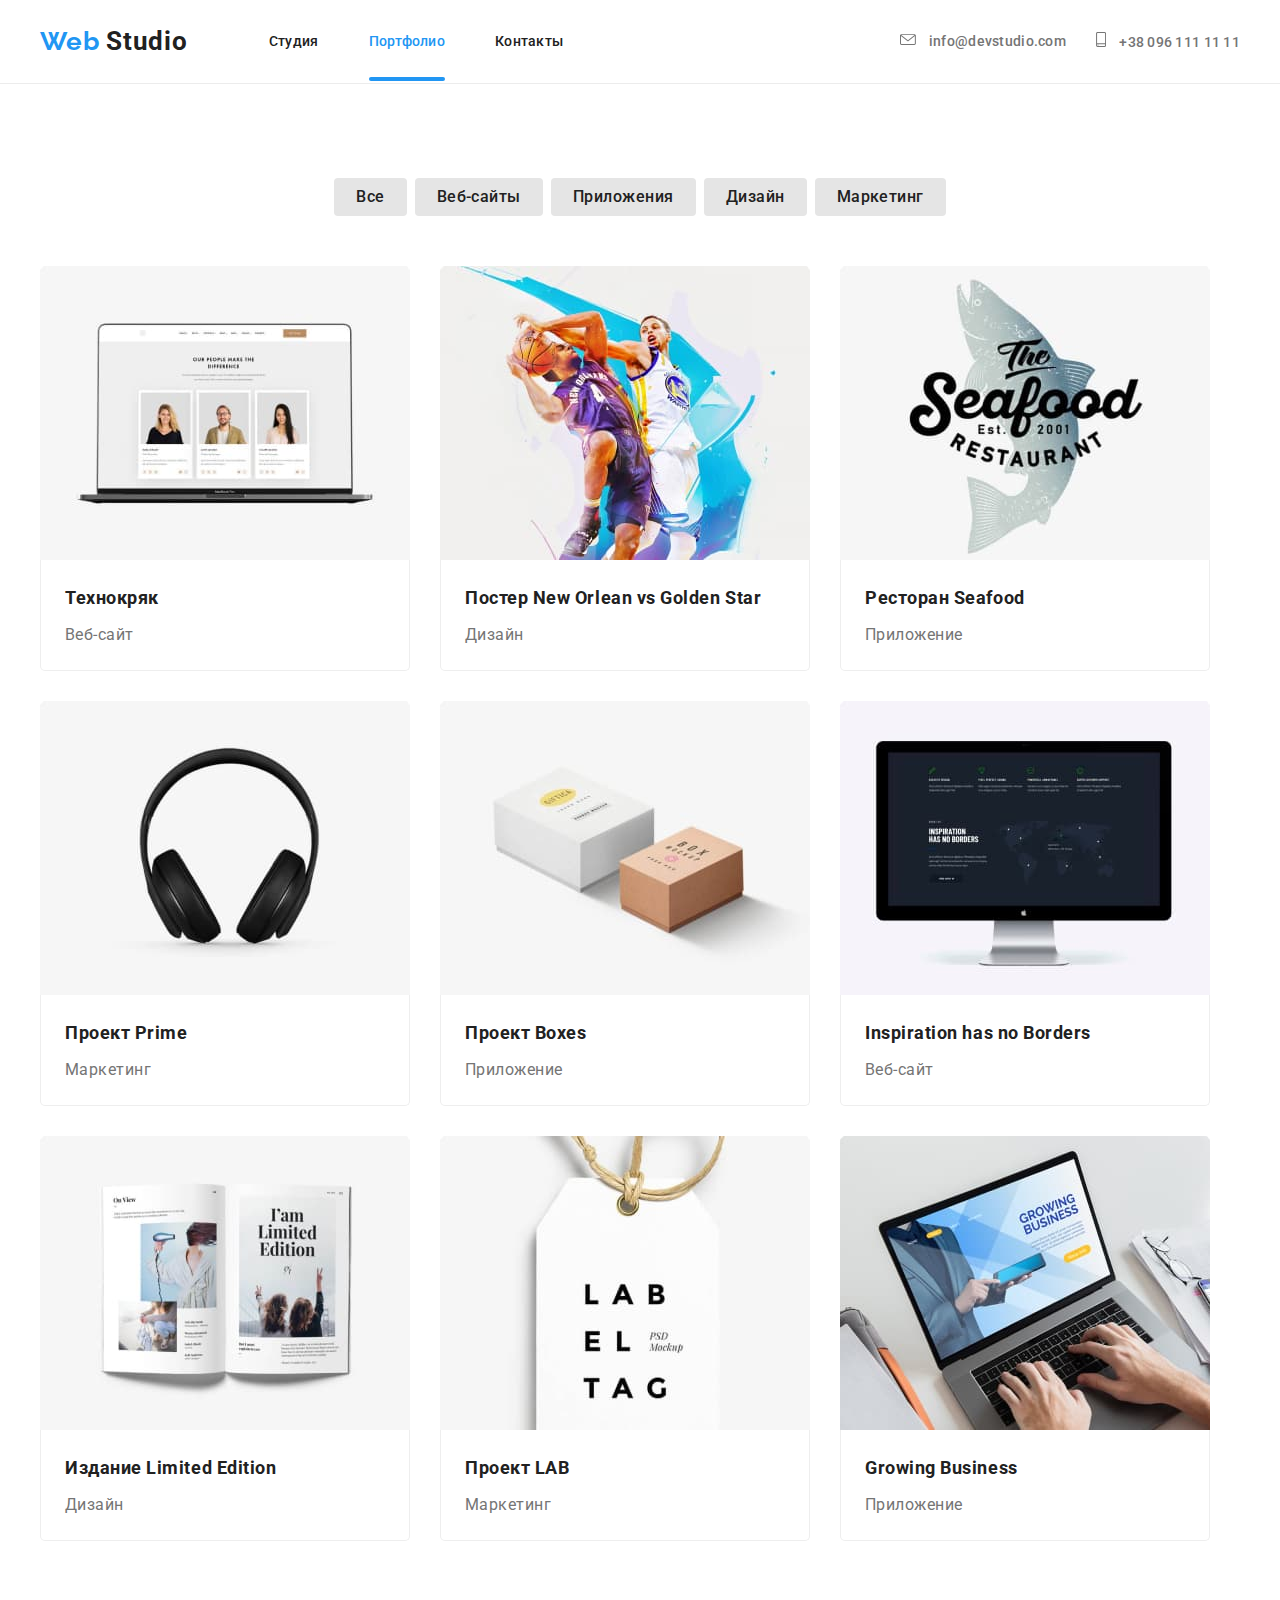
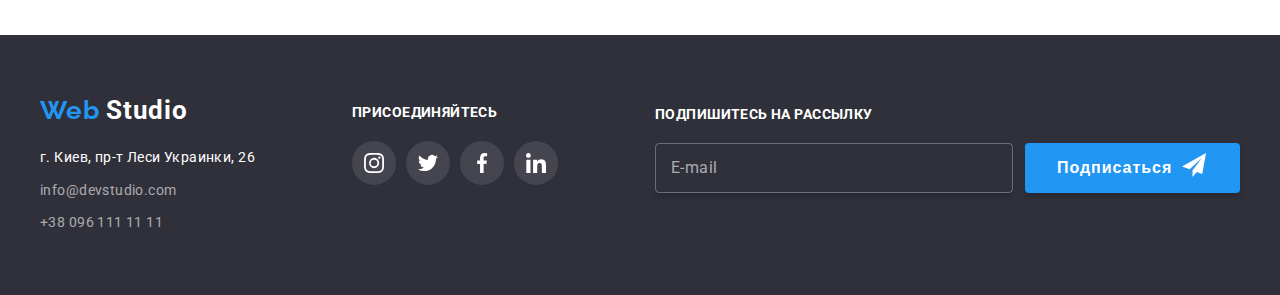
==== portfolio.html @ 67c8d28a "1" ====
<!DOCTYPE html>
<html lang="ru">
  <head>
    <meta charset="UTF-8" />
    <meta name="viewport" content="width=device-width, initial-scale=1.0" />
    <title>Document</title>
    <link
      href="https://fonts.googleapis.com/css2?family=Raleway:wght@700&family=Roboto:wght@400;500;700;900&display=swap"
      rel="stylesheet"
    />
    <link rel="stylesheet" href="./css/portfolio.min.css" />
  </head>

  <body>
    <!--Шапка профиля-->
    <header class="header">
      <div class="container main-header">
        <!--  основная навигация-->
        <nav class="nav main-header">
          <a href="./index.html" class="logo">
            <span class="logo-web">Web</span>
            Studio
          </a>
          <ul class="list header-ul">
            <li class="item">
              <a href="./index.html" class="link">
                Студия
              </a>
            </li>
            <li class="item">
              <a href="./portfolio.html" class="link active-link">
                Портфолио
                <div class="active"></div>
              </a>
            </li>
            <li class="item">
              <a href="#" class="link">Контакты</a>
            </li>
          </ul>
          <button type="button" class="menu-button" data-menu-button>
            <svg width="40" height="40">
              <use
                class="icon-menu"
                href="./images/symbol-defs1.svg#icon-menu"
              ></use>
              <use
                class="icon-close-menu"
                href="./images/symbol-defs1.svg#icon-close-menu"
              ></use>
            </svg>
          </button>
          <div class="menu-container" data-menu>
            <ul class="list menu-nav">
              <li class="item">
                <a href="./index.html" class="link">
                  Студия
                </a>
              </li>
              <li class="item">
                <a href="./portfolio.html" class="link active-link">
                  Портфолио
                  <div class="active"></div>
                </a>
              </li>
              <li class="item">
                <a href="#" class="link">Контакты</a>
              </li>
            </ul>
            <ul class="list contact">
              <li class="item">
                <a
                  href="mailto:info@devstudio.com"
                  class="contact-link flex-link"
                >
                  <svg class="icon-envelope">
                    <use href="./images/symbol-defs1.svg#icon-envelope"></use>
                  </svg>
                  info@devstudio.com
                </a>
              </li>
              <li class="item">
                <a href="tel:+380961111111" class="contact-link">
                  <svg class="icon-smartphone">
                    <use href="./images/symbol-defs1.svg#icon-smartphone"></use>
                  </svg>
                  +38 096 111 11 11
                </a>
              </li>
            </ul>
          </div>
        </nav>
        <ul class="list header-ul contact">
          <li class="item">
            <a href="mailto:info@devstudio.com" class="contact-link flex-link">
              <svg class="icon-envelope">
                <use href="./images/symbol-defs1.svg#icon-envelope"></use>
              </svg>
              info@devstudio.com
            </a>
          </li>
          <li class="item">
            <a href="tel:+380961111111" class="contact-link">
              <svg class="icon-smartphone">
                <use href="./images/symbol-defs1.svg#icon-smartphone"></use>
              </svg>
              +38 096 111 11 11
            </a>
          </li>
        </ul>
      </div>
    </header>
    <!-- неповторяющийся контент-->
    <main>
      <section class="section portfolio">
        <div class="container">
          <h1 class="visualli-hidden">
            Работы компании
          </h1>
          <ul class="list filter">
            <li class="element">
              <button class="button filter-button">
                Все
              </button>
            </li>
            <li class="element">
              <button class="button filter-button">
                Веб-сайты
              </button>
            </li>
            <li class="element">
              <button class="button filter-button">
                Приложения
              </button>
            </li>
            <li class="element">
              <button class="button filter-button">
                Дизайн
              </button>
            </li>
            <li class="element">
              <button class="button filter-button">
                Маркетинг
              </button>
            </li>
          </ul>
          <ul class="list work">
            <li class="element">
              <div class="card">
                <a href="">
                  <div class="card-picture">
                    <img
                      src="./images/portfolio/img.jpg"
                      width="370px"
                      height="294px"
                      alt="Веб-сайт предпринимателей"
                    />
                    <p class="hover-text-work">
                      Технокряк это современная площадка распространения
                      коронавируса. Компании используют эту платформу для
                      цифрового шпионажа и атак на защищённые сервера
                      конкурентов.
                    </p>
                  </div>
                  <div class="card-contens">
                    <h2 class="job-title">Технокряк</h2>
                    <p class="text-work">Веб-сайт</p>
                  </div>
                </a>
              </div>
            </li>
            <li class="element">
              <div class="card">
                <a href="">
                  <div class="card-picture">
                    <img
                      src="./images/portfolio/img(1).jpg"
                      width="370px"
                      height="294px"
                      alt="постер с баскетболистами"
                    />
                    <p class="hover-text-work">
                      Технокряк это современная площадка распространения
                      коронавируса. Компании используют эту платформу для
                      цифрового шпионажа и атак на защищённые сервера
                      конкурентов.
                    </p>
                  </div>
                  <div class="card-contens">
                    <h2 class="job-title">Постер New Orlean vs Golden Star</h2>
                    <p class="text-work">Дизайн</p>
                  </div>
                </a>
              </div>
            </li>
            <li class="element">
              <div class="card">
                <a href="">
                  <div class="card-picture">
                    <img
                      src="./images/portfolio/img(2).jpg"
                      width="370px"
                      height="294px"
                      alt="иконка приложения рыбного ресторана"
                    />
                    <p class="hover-text-work">
                      Технокряк это современная площадка распространения
                      коронавируса. Компании используют эту платформу для
                      цифрового шпионажа и атак на защищённые сервера
                      конкурентов.
                    </p>
                  </div>
                  <div class="card-contens">
                    <h2 class="job-title">Ресторан Seafood</h2>
                    <p class="text-work">Приложение</p>
                  </div>
                </a>
              </div>
            </li>
            <li class="element">
              <div class="card">
                <a href="">
                  <div class="card-picture">
                    <img
                      src="./images/portfolio/img(3).jpg"
                      width="370px"
                      height="294px"
                      alt="наушники"
                    />
                    <p class="hover-text-work">
                      Технокряк это современная площадка распространения
                      коронавируса. Компании используют эту платформу для
                      цифрового шпионажа и атак на защищённые сервера
                      конкурентов.
                    </p>
                  </div>
                  <div class="card-contens">
                    <h2 class="job-title">Проект Prime</h2>
                    <p class="text-work">Маркетинг</p>
                  </div>
                </a>
              </div>
            </li>
            <li class="element">
              <div class="card">
                <a href="">
                  <div class="card-picture">
                    <img
                      src="./images/portfolio/img(4).jpg"
                      width="370px"
                      height="294px"
                      alt="иконка приложения для boxes"
                    />
                    <p class="hover-text-work">
                      Технокряк это современная площадка распространения
                      коронавируса. Компании используют эту платформу для
                      цифрового шпионажа и атак на защищённые сервера
                      конкурентов.
                    </p>
                  </div>
                  <div class="card-contens">
                    <h2 class="job-title">Проект Boxes</h2>
                    <p class="text-work">Приложение</p>
                  </div>
                </a>
              </div>
            </li>
            <li class="element">
              <div class="card">
                <a href="">
                  <div class="card-picture">
                    <img
                      src="./images/portfolio/img(5).jpg"
                      width="370px"
                      height="294px"
                      alt="Веб-сайт туроператора"
                    />
                    <p class="hover-text-work">
                      Технокряк это современная площадка распространения
                      коронавируса. Компании используют эту платформу для
                      цифрового шпионажа и атак на защищённые сервера
                      конкурентов.
                    </p>
                  </div>
                  <div class="card-contens">
                    <h2 class="job-title">Inspiration has no Borders</h2>
                    <p class="text-work">Веб-сайт</p>
                  </div>
                </a>
              </div>
            </li>
            <li class="element">
              <div class="card">
                <a href="">
                  <div class="card-picture">
                    <img
                      src="./images/portfolio/img(6).jpg"
                      width="370px"
                      height="294px"
                      alt="модный журнал"
                    />
                    <p class="hover-text-work">
                      Технокряк это современная площадка распространения
                      коронавируса. Компании используют эту платформу для
                      цифрового шпионажа и атак на защищённые сервера
                      конкурентов.
                    </p>
                  </div>
                  <div class="card-contens">
                    <h2 class="job-title">Издание Limited Edition</h2>
                    <p class="text-work">Дизайн</p>
                  </div>
                </a>
              </div>
            </li>
            <li class="element">
              <div class="card">
                <a href="">
                  <div class="card-picture">
                    <img
                      src="./images/portfolio/img(7).jpg"
                      width="370px"
                      height="294px"
                      alt="логотип бренда"
                    />
                    <p class="hover-text-work">
                      Технокряк это современная площадка распространения
                      коронавируса. Компании используют эту платформу для
                      цифрового шпионажа и атак на защищённые сервера
                      конкурентов.
                    </p>
                  </div>
                  <div class="card-contens">
                    <h2 class="job-title">Проект LAB</h2>
                    <p class="text-work">Маркетинг</p>
                  </div>
                </a>
              </div>
            </li>
            <li class="element">
              <div class="card">
                <a href="">
                  <div class="card-picture">
                    <img
                      src="./images/portfolio/img(8).jpg"
                      width="370px"
                      height="294px"
                      alt="приложение для компьютеров"
                    />
                    <p class="hover-text-work">
                      Технокряк это современная площадка распространения
                      коронавируса. Компании используют эту платформу для
                      цифрового шпионажа и атак на защищённые сервера
                      конкурентов.
                    </p>
                  </div>
                  <div class="card-contens">
                    <h2 class="job-title">Growing Business</h2>
                    <p class="text-work">Приложение</p>
                  </div>
                </a>
              </div>
            </li>
          </ul>
        </div>
      </section>
    </main>
    <!--подвал-->
    <footer class="footer">
      <div class="container footer-container">
        <div class="footer-tablet">
          <div class="footer-div">
            <a href="./index.html" class="logo-footer">
              <span class="logo-web">Web</span>
              Studio
            </a>
            <!-- адресс -->
            <address class="address">
              <p class="address-text">
                г. Киев, пр-т Леси Украинки, 26
              </p>
              <a href="mailto:info@devstudio.com" class="address-link">
                info@devstudio.com
              </a>
              <a href="tel:+380961111111" class="address-link"
                >+38 096 111 11 11</a
              >
            </address>
          </div>
          <div class="footer-div">
            <b class="b"> присоединяйтесь </b>
            <!-- соц.сети -->
            <ul class="list footer__social-networks">
              <li class="element">
                <a href="#" aria-label="instagram" class="link icon-instagram">
                  <svg class="icon-instagram">
                    <use href="./images/symbol-defs1.svg#icon-instagram"></use>
                  </svg>
                </a>
              </li>
              <li class="element">
                <a href="#" aria-label="twitter" class="link icon-twitter">
                  <svg class="icon-twitter">
                    <use href="./images/symbol-defs1.svg#icon-twitter"></use>
                  </svg>
                </a>
              </li>
              <li class="element">
                <a href="#" aria-label="facebook" class="link icon-facebook">
                  <svg class="icon-facebook">
                    <use href="./images/symbol-defs1.svg#icon-facebook"></use>
                  </svg>
                </a>
              </li>
              <li class="element">
                <a href="#" aria-label="linkedin" class="link icon-linkedin">
                  <svg class="icon-linkedin">
                    <use href="./images/symbol-defs1.svg#icon-linkedin"></use>
                  </svg>
                </a>
              </li>
            </ul>
          </div>
        </div>
        <div>
          <b class="b">
            Подпишитесь на рассылку
          </b>
          <div class="flex">
            <label class="field">
              <input class="footer-mail" type="email" placeholder=" " />
              <span class="footer-place">
                E-mail
              </span>
            </label>
            <button class="button primary">
              <span>
                Подписаться
              </span>
              <svg class="icon-send">
                <use href="./images/symbol-defs1.svg#icon-send"></use>
              </svg>
            </button>
          </div>
        </div>
      </div>
    </footer>

    <script>
      (() => {
        const menuBtnRef = document.querySelector("[data-menu-button]");
        const mobileMenuRef = document.querySelector("[data-menu]");

        menuBtnRef.addEventListener("click", () => {
          const expanded =
            menuBtnRef.getAttribute("aria-expanded") === "true" || false;

          menuBtnRef.classList.toggle("is-open");
          menuBtnRef.setAttribute("aria-expanded", !expanded);

          mobileMenuRef.classList.toggle("is-open");
        });
      })();
    </script>
  </body>
</html>
---- css/portfolio.min.css ----
html{-webkit-box-sizing:border-box;box-sizing:border-box}*,*::before,*::after{-webkit-box-sizing:inherit;box-sizing:inherit}body{background-color:#fff;color:#757575;font-family:Roboto, sans-serif;font-style:normal;font-size:14px;line-height:1.14;letter-spacing:0.03em;margin:0px}a{text-decoration:none}h1,h2,h3,h4,h5,h6,p{margin-top:0px;margin-bottom:0px}img{display:block;max-width:100%;height:auto;z-index:10}.visualli-hidden{position:absolute;width:1px;height:1px;margin:-1px;padding:0px;border:0px;clip:rect(0 0 0 0);overflow:hidden}.list{list-style:none;margin-top:0px;margin-bottom:0px;padding-left:0px}.container{padding-left:15px;padding-right:15px;margin-left:auto;margin-right:auto}@media screen and (min-width: 480px){.container{width:480px}}@media screen and (min-width: 768px){.container{width:768px}}@media screen and (min-width: 1230px){.container{width:1230px}}.section-title{font-family:Roboto;font-style:normal;font-weight:700;font-size:28px;line-height:1.18;text-align:start;letter-spacing:.03em;color:#212121;text-align:center}@media screen and (min-width: 1230px){.section-title{font-family:Roboto;font-style:normal;font-weight:700;font-size:36px;line-height:1.17;text-align:start;letter-spacing:.03em;text-align:center}}.section{padding-top:60px;padding-bottom:60px}@media screen and (min-width: 1230px){.section{padding-top:94px;padding-bottom:94px}}.button{display:inline-block;text-align:center;background-color:#e5e5e5;color:#757575}.button.primary{background-color:#2196f3;color:#fff;font-weight:700;font-size:16px;line-height:1.87;letter-spacing:0.06em;padding:10px 32px;border:0px;border-radius:4px;width:205px;height:50px}.header{position:relative;background-color:#fff}@media screen and (max-width: 767px){.header{height:60px}}.nav{display:-webkit-box;display:-ms-flexbox;display:flex}.logo{display:inline-block;color:#212121;font-family:Raleway, sans-serif;font-family:Roboto;font-style:normal;font-weight:700;font-size:24px;line-height:1.17;text-align:start;letter-spacing:.03em}@media screen and (max-width: 767px){.logo{margin-top:16px;margin-bottom:16px}}@media screen and (min-width: 768px){.logo{margin-right:81px}}@media screen and (min-width: 1230px){.logo{font-family:Roboto;font-style:normal;font-weight:700;font-size:26px;line-height:1.19;text-align:start;letter-spacing:.03em}}.logo-web{color:#2196f3;font-family:Raleway, sans-serif}@media screen and (max-width: 767px){.header-ul{display:none}}.menu-button{display:-webkit-inline-box;display:-ms-inline-flexbox;display:inline-flex;margin:0;margin-left:auto;margin-top:10px;margin-bottom:10px;padding:0;height:40px;border:none;background-color:transparent}.menu-button:focus,.menu-button:hover{fill:#2196f3}@media screen and (min-width: 768px){.menu-button{display:none}}.menu-button .icon-close-menu{display:none}.menu-button.is-open .icon-close-menu{display:block}.menu-button.is-open .icon-menu{display:none}.menu-container{display:none;position:absolute;top:100%;left:0;width:100%;padding-top:60px;padding-bottom:60px;text-align:center;background-color:#fff;z-index:11;border-top:1px solid #ececec;-webkit-box-shadow:0px 1px 3px rgba(0,0,0,0.16),0px 2px 4px rgba(0,0,0,0.08),0px 4px 8px rgba(0,0,0,0.04);box-shadow:0px 1px 3px rgba(0,0,0,0.16),0px 2px 4px rgba(0,0,0,0.08),0px 4px 8px rgba(0,0,0,0.04)}.menu-container.is-open{display:block}.nav .link{position:relative;display:inline-block;color:#212121;font-family:Roboto;font-style:normal;font-weight:500;font-size:18px;line-height:1.17;text-align:start;letter-spacing:.02em;-webkit-transition:250ms cubic-bezier(0.4, 0, 0.2, 1);transition:250ms cubic-bezier(0.4, 0, 0.2, 1)}.nav .link:hover,.nav .link:focus{color:#2196f3;-webkit-transition:250ms cubic-bezier(0.4, 0, 0.2, 1);transition:250ms cubic-bezier(0.4, 0, 0.2, 1)}@media screen and (min-width: 768px){.nav .link{font-family:Roboto;font-style:normal;font-weight:500;font-size:14px;line-height:1.14;text-align:start;letter-spacing:.02em}}.active{position:absolute;bottom:0px;width:100%;height:4px;border-radius:2px;background-color:#2196f3}.menu-nav{padding-bottom:60px}.menu-nav .item:not(:last-child){margin-bottom:40px}.contact-link{display:inline-block;-webkit-box-align:center;-ms-flex-align:center;align-items:center;font-family:Roboto;font-style:normal;font-weight:500;font-size:18px;line-height:1.17;text-align:start;letter-spacing:.02em;text-decoration:none;color:#757575;-webkit-transition:color 250ms cubic-bezier(0.4, 0, 0.2, 1);transition:color 250ms cubic-bezier(0.4, 0, 0.2, 1)}.contact-link:hover,.contact-link:focus{color:#2196f3;-webkit-transition:250ms cubic-bezier(0.4, 0, 0.2, 1);transition:250ms cubic-bezier(0.4, 0, 0.2, 1)}@media screen and (min-width: 768px) and (max-width: 1229px){.contact-link{font-family:Roboto;font-style:normal;font-weight:500;font-size:12px;line-height:1.17;text-align:start;letter-spacing:.02em;padding-top:5px;padding-bottom:5px}}@media screen and (min-width: 768px){.contact-link{font-family:Roboto;font-style:normal;font-weight:500;font-size:14px;line-height:1.14;text-align:start;letter-spacing:.02em}}.icon-envelope{width:16px;height:11.2px;margin-right:10px;fill:currentColor}@media screen and (min-width: 768px) and (max-width: 1229px){.icon-envelope{margin-right:8px}}.icon-smartphone{width:10px;height:15px;margin-right:10px;fill:currentColor}@media screen and (min-width: 768px) and (max-width: 1229px){.icon-smartphone{margin-right:8px}}@media screen and (min-width: 768px){.main-header{display:-webkit-box;display:-ms-flexbox;display:flex;-webkit-box-align:center;-ms-flex-align:center;align-items:center}}@media screen and (min-width: 768px){.nav .header-ul{display:-webkit-box;display:-ms-flexbox;display:flex;margin-left:auto;margin-right:auto}}@media screen and (min-width: 768px){.header-ul .item:not(:last-child){margin-right:50px}}@media screen and (min-width: 1230px){.header-ul{display:-webkit-box;display:-ms-flexbox;display:flex}}@media screen and (min-width: 768px){.header-ul .link{position:relative;display:block;padding-top:32px;padding-bottom:32px;color:#212121;-webkit-transition:250ms cubic-bezier(0.4, 0, 0.2, 1);transition:250ms cubic-bezier(0.4, 0, 0.2, 1)}.header-ul .link:hover::after{opacity:1;-webkit-transform:scaleX(1);transform:scaleX(1);-webkit-transition:250ms cubic-bezier(0.4, 0, 0.2, 1);transition:250ms cubic-bezier(0.4, 0, 0.2, 1)}.header-ul .link::after{position:absolute;display:block;content:"";width:100%;height:4px;border-radius:2px;bottom:0px;background-color:#2196f3;opacity:0;-webkit-transform:scaleX(0);transform:scaleX(0);-webkit-transition:250ms cubic-bezier(0.4, 0, 0.2, 1);transition:250ms cubic-bezier(0.4, 0, 0.2, 1)}}@media screen and (min-width: 768px){.contact{margin-left:auto;margin-right:0px;-webkit-box-align:center;-ms-flex-align:center;align-items:center}}@media screen and (min-width: 768px){.contact .item:not(:last-child){margin-right:30px}}.contact .item:not(:last-child){margin-bottom:16px}@media screen and (min-width: 768px){.contact .item:not(:last-child){margin-bottom:0px;margin-right:0px}}@media screen and (min-width: 1230px){.contact .item:not(:last-child){margin-right:30px}}.link.active-link{color:#2196f3;-webkit-transition:250ms cubic-bezier(0.4, 0, 0.2, 1);transition:250ms cubic-bezier(0.4, 0, 0.2, 1)}@media screen and (max-width: 767px){.link.active-link{padding-bottom:12px}}@media screen and (min-width: 1230px){.header-ul .contact-link{display:block;padding-top:32px;padding-bottom:32px;-webkit-transition:250ms cubic-bezier(0.4, 0, 0.2, 1);transition:250ms cubic-bezier(0.4, 0, 0.2, 1)}}.footer{background-color:#2f303a}.footer-container{padding-top:60px;padding-bottom:60px}@media screen and (max-width: 1229px){.footer-container{-webkit-box-align:center;-ms-flex-align:center;align-items:center;text-align:center}}@media screen and (min-width: 1230px){.footer-container{display:-webkit-box;display:-ms-flexbox;display:flex;-webkit-box-align:baseline;-ms-flex-align:baseline;align-items:baseline;-webkit-box-pack:justify;-ms-flex-pack:justify;justify-content:space-between}}.logo-footer{display:inline-block;color:#fff;font-family:Roboto;font-style:normal;font-weight:700;font-size:24px;line-height:1.17;text-align:start;letter-spacing:.03em;margin-bottom:20px;font-family:Raleway, sans-serif}@media screen and (min-width: 1230px){.logo-footer{font-family:Roboto;font-style:normal;font-weight:700;font-size:26px;line-height:1.19;text-align:start;letter-spacing:.03em}}.address{color:#fff;font-family:Roboto;font-style:normal;font-weight:400;font-size:14px;line-height:1.71;text-align:center;letter-spacing:.03em}@media screen and (max-width: 1229px){.address{margin-bottom:60px}}@media screen and (min-width: 1230px){.address{display:-webkit-box;display:-ms-flexbox;display:flex;-webkit-box-orient:vertical;-webkit-box-direction:normal;-ms-flex-direction:column;flex-direction:column}}.address-text{margin-bottom:8px}@media screen and (min-width: 1230px){.address-text{margin-bottom:9px}}.address-link{display:block;color:rgba(255,255,255,0.6)}.address-link:not(:last-child){margin-bottom:8px}@media screen and (min-width: 1230px){.address-link:not(:last-child){margin-bottom:9px}}@media screen and (min-width: 1230px){.address-link{display:-webkit-inline-box;display:-ms-inline-flexbox;display:inline-flex}}.footer-div .b{margin-top:10px}.b{display:block;color:#fff;font-weight:700;text-transform:uppercase;margin-bottom:20px}.footer__social-networks{display:-webkit-box;display:-ms-flexbox;display:flex;width:206px;margin-left:auto;margin-right:auto}@media screen and (max-width: 1229px){.footer__social-networks{margin-bottom:60px}}.footer__social-networks .element:not(:last-child){margin-right:10px}.footer__social-networks .link{display:-webkit-inline-box;display:-ms-inline-flexbox;display:inline-flex;width:44px;height:44px;background:rgba(255,255,255,0.1);border-radius:50%;background-repeat:no-repeat;background-position:center;background-size:20px;fill:#fff;-webkit-transition:250ms cubic-bezier(0.4, 0, 0.2, 1);transition:250ms cubic-bezier(0.4, 0, 0.2, 1)}.footer__social-networks .link:hover,.footer__social-networks .link:focus{background-color:#2196f3;-webkit-transition:250ms cubic-bezier(0.4, 0, 0.2, 1);transition:250ms cubic-bezier(0.4, 0, 0.2, 1)}#icon-instagram,#icon-twitter,#icon-facebook,#icon-linkedin,#icon-logo-1{fill:currentColor}.footer-mail{width:100%;height:50px;opacity:1;border:1px solid rgba(255,255,255,0.3);-webkit-box-sizing:border-box;box-sizing:border-box;-webkit-box-shadow:0px 4px 4px rgba(0,0,0,0.15);box-shadow:0px 4px 4px rgba(0,0,0,0.15);border-radius:4px;color:rgba(255,255,255,0.6);background-color:transparent}@media screen and (min-width: 480px){.footer-mail{width:450px}}@media screen and (max-width: 1229px){.footer-mail{margin-bottom:20px}}@media screen and (min-width: 1230px){.footer-mail{width:358px;padding-left:16px}}.footer .field{position:relative;display:block;margin-top:0px;width:450px;margin-right:auto;margin-left:auto}@media screen and (max-width: 479px){.footer .field{width:100%}}@media screen and (min-width: 1230px){.footer .field{width:358px;height:50px;margin-right:12px}}.footer-place{position:absolute;left:16px;top:50%;-webkit-transform:translateY(-50%);transform:translateY(-50%);opacity:1;font-family:Roboto;font-style:normal;font-weight:400;font-size:16px;line-height:1.3;text-align:start;letter-spacing:.03em;color:rgba(255,255,255,0.6)}.footer .button.primary{display:-webkit-box;display:-ms-flexbox;display:flex;width:215px;-webkit-box-shadow:0px 4px 4px rgba(0,0,0,0.15);box-shadow:0px 4px 4px rgba(0,0,0,0.15);margin-left:auto;margin-right:auto}.icon-send{display:inline-block;margin-left:10px;width:24px;height:24px}.field:focus-within>.footer-place,.footer-mail:not(:placeholder-shown)+.footer-place{opacity:0;-webkit-transition:250ms cubic-bezier(0.4, 0, 0.2, 1);transition:250ms cubic-bezier(0.4, 0, 0.2, 1);font-family:Roboto;font-style:normal;font-weight:400;font-size:12px;line-height:1.17;text-align:start;letter-spacing:.03em;color:#2196f3}@media screen and (min-width: 768px){.footer-tablet{display:-webkit-box;display:-ms-flexbox;display:flex}}@media screen and (min-width: 1230px){.footer-tablet{width:100%}}@media screen and (min-width: 768px) and (max-width: 1229px){.footer-div{margin-left:auto;margin-right:auto}}@media screen and (min-width: 1230px){.footer-div:last-child{margin-left:auto;margin-right:auto}}@media screen and (min-width: 1230px){.flex{display:-webkit-box;display:-ms-flexbox;display:flex}}.button.filter-button{color:#212121;background-color:#e5e5e5;font-family:Roboto;font-style:normal;font-weight:500;font-size:16px;line-height:1.62;text-align:start;letter-spacing:.03em;border:0px;padding:6px 22px;border-radius:4px;height:38px;-webkit-transition:250ms cubic-bezier(0.4, 0, 0.2, 1);transition:250ms cubic-bezier(0.4, 0, 0.2, 1)}.button.filter-button:focus,.button.filter-button:hover{background-color:#2196f3;color:#fff;-webkit-transition:250ms cubic-bezier(0.4, 0, 0.2, 1);transition:250ms cubic-bezier(0.4, 0, 0.2, 1);-webkit-box-shadow:0px 2px 2px rgba(0,0,0,0.12),0px 1px 2px rgba(0,0,0,0.08),0px 3px 1px rgba(0,0,0,0.1);box-shadow:0px 2px 2px rgba(0,0,0,0.12),0px 1px 2px rgba(0,0,0,0.08),0px 3px 1px rgba(0,0,0,0.1)}.filter{display:-webkit-box;display:-ms-flexbox;display:flex;-webkit-box-pack:center;-ms-flex-pack:center;justify-content:center;margin-bottom:40px}@media screen and (max-width: 767px){.filter{-ms-flex-wrap:wrap;flex-wrap:wrap;-webkit-box-pack:start;-ms-flex-pack:start;justify-content:start}}@media screen and (min-width: 767px){.filter{margin-bottom:30px}}@media screen and (min-width: 1230px){.filter{margin-bottom:50px}}.filter .element{margin-right:8px;height:38px}@media screen and (max-width: 479px){.filter .element:not(:last-child){margin-bottom:15px}}@media screen and (min-width: 480px) and (max-width: 767px){.filter .element:nth-child(3n){margin-right:0px}.filter .element:nth-child(-n+3){margin-bottom:15px}}.filter .element:nth-last-child(-n+1){margin-right:0px}.portfolio{border-top:1px solid #ececec}.job-title{color:#212121;font-family:Roboto;font-style:normal;font-weight:700;font-size:18px;line-height:2;text-align:start;letter-spacing:.03em}.text-work{color:#757575;font-family:Roboto;font-style:normal;font-weight:400;font-size:16px;line-height:1.87;text-align:start;letter-spacing:.03em;margin-top:4px}.hover-text-work{position:absolute;bottom:0px;-webkit-transform-origin:bottom center;transform-origin:bottom center;-webkit-transform:translate3d(0, 100%, 0);transform:translate3d(0, 100%, 0);width:100%;height:100%;padding:77px 24px;color:#fff;background:rgba(33,150,243,0.9);font-family:Roboto;font-style:normal;font-weight:400;font-size:18px;line-height:1.56;text-align:start;letter-spacing:.03em;-webkit-transition:250ms cubic-bezier(0.4, 0, 0.2, 1);transition:250ms cubic-bezier(0.4, 0, 0.2, 1)}.card:hover .hover-text-work{-webkit-transform:translate3d(0, 0, 0);transform:translate3d(0, 0, 0);-webkit-transition:250ms cubic-bezier(0.4, 0, 0.2, 1);transition:250ms cubic-bezier(0.4, 0, 0.2, 1)}@media screen and (min-width: 768px){.hover-text-work{padding:49px 24px}}@media screen and (min-width: 1230px){.hover-text-work{padding:63px 24px}}.card-picture{position:relative;overflow:hidden}.card-picture img{width:450px;height:294px}@media screen and (min-width: 768px){.card-picture img{width:354px}}@media screen and (min-width: 1230px){.card-picture img{width:370px}}@media screen and (min-width: 768px){.work{display:-webkit-box;display:-ms-flexbox;display:flex;-ms-flex-wrap:wrap;flex-wrap:wrap}}.work .element{margin-top:30px;-webkit-transition:250ms cubic-bezier(0.4, 0, 0.2, 1);transition:250ms cubic-bezier(0.4, 0, 0.2, 1)}.work .element:hover,.work .element:focus{-webkit-box-shadow:1px 4px 6px rgba(0,0,0,0.16),0px 4px 4px rgba(0,0,0,0.06),0px 1px 1px rgba(0,0,0,0.12);box-shadow:1px 4px 6px rgba(0,0,0,0.16),0px 4px 4px rgba(0,0,0,0.06),0px 1px 1px rgba(0,0,0,0.12);-webkit-transition:250ms cubic-bezier(0.4, 0, 0.2, 1);transition:250ms cubic-bezier(0.4, 0, 0.2, 1)}@media screen and (min-width: 480px) and (max-width: 767px){.work .element:nth-child(-n+1){margin-top:0px}}@media screen and (min-width: 768px){.work .element{margin-right:30px}}@media screen and (min-width: 768px) and (max-width: 1229px){.work .element{margin-right:30px}.work .element:nth-child(2n){margin-right:0px}}@media screen and (min-width: 1230px){.work .element:nth-child(3n){margin-right:0px}}@media screen and (min-width: 1230px){.work .element:nth-child(-n+3){margin-top:0px}}.card>a{display:block}.card{border-top-left-radius:5px;border-top-right-radius:5px;overflow:hidden}.card-contens{background:#ffffff;border-right:1px solid #eeeeee;border-left:1px solid #eeeeee;border-bottom:1px solid #eeeeee;padding-top:20px;padding-bottom:20px;padding-right:24px;padding-left:24px;border-bottom-right-radius:5px;border-bottom-left-radius:5px}
/*# sourceMappingURL=portfolio.min.css.map */
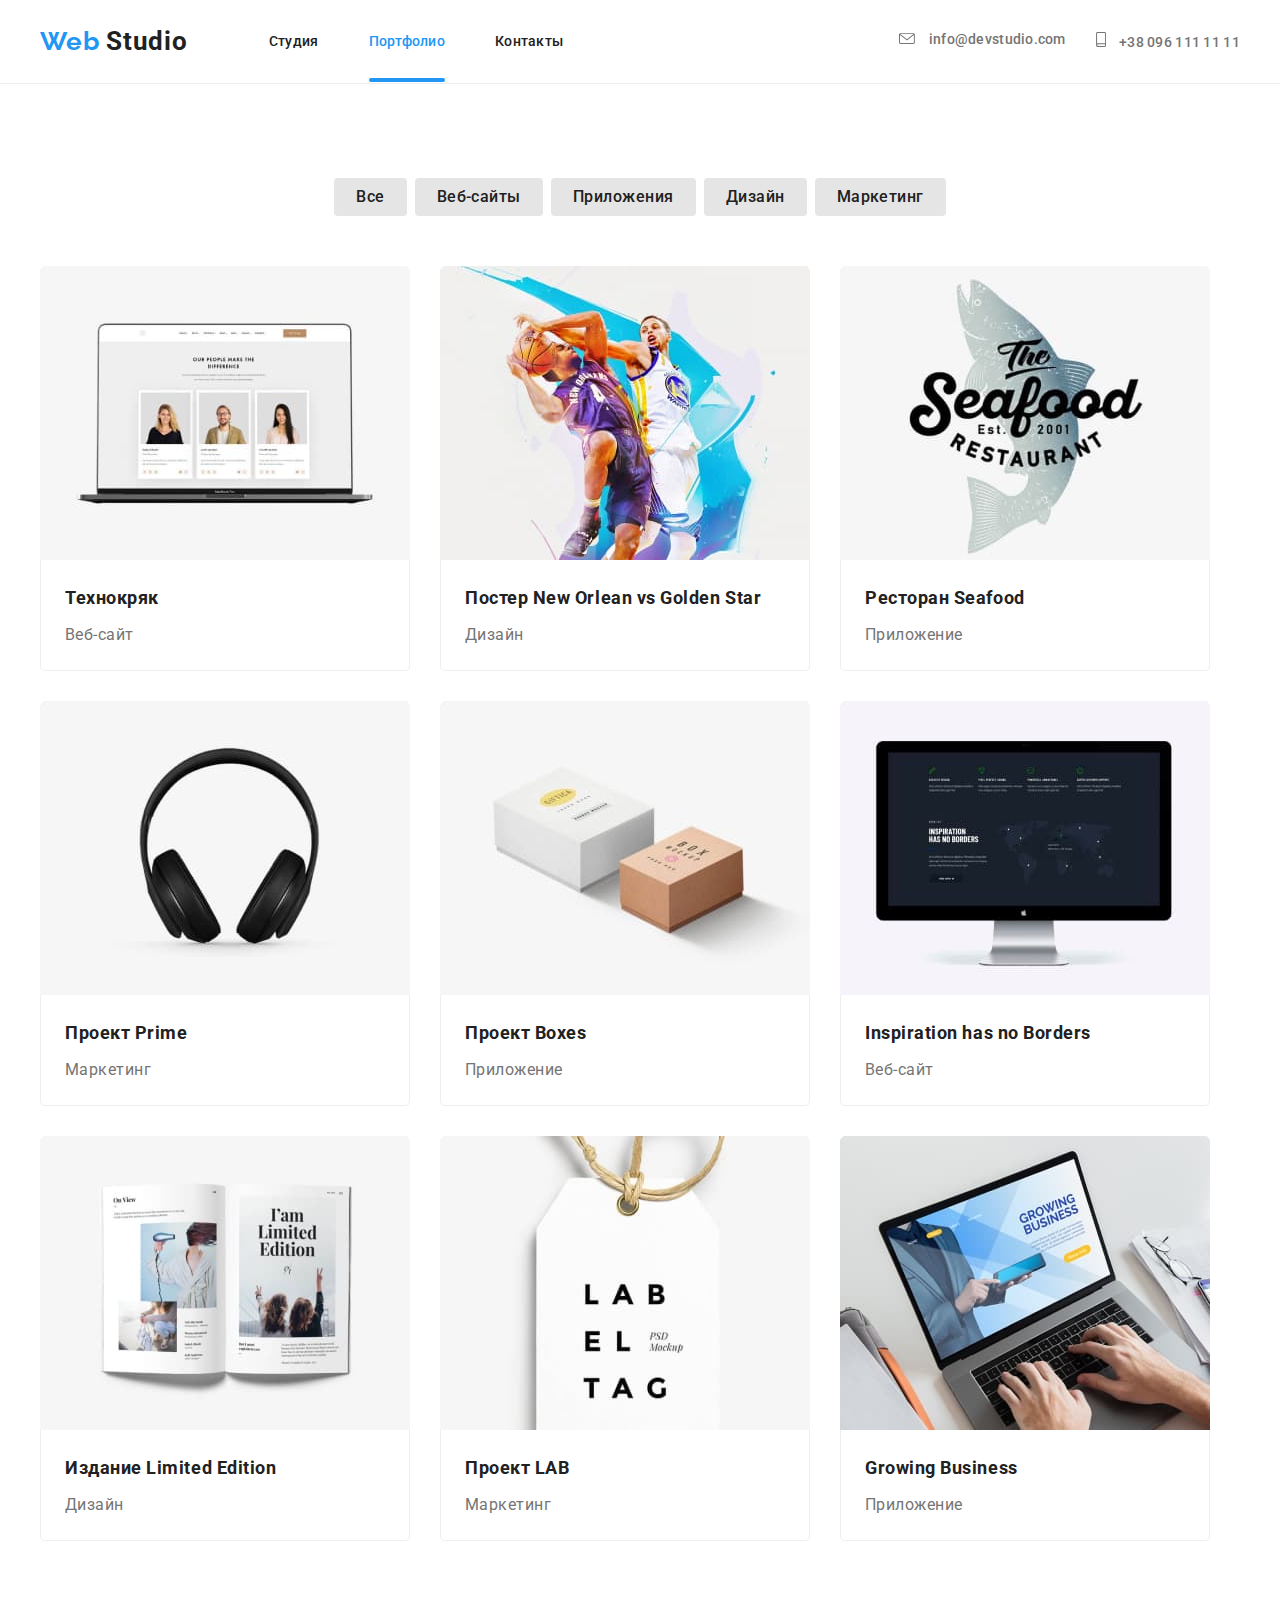
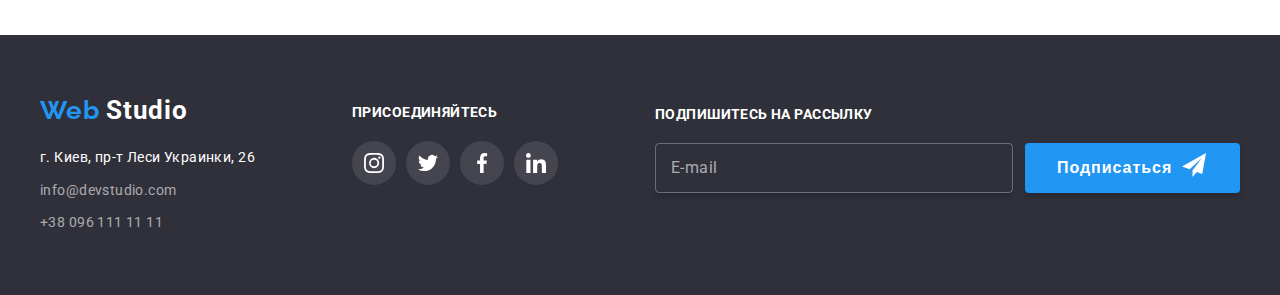
==== commit efd94958: "2" ====
--- a/portfolio.html
+++ b/portfolio.html
@@ -16,41 +16,25 @@
     <header class="header">
       <div class="container main-header">
         <!--  основная навигация-->
-        <nav class="nav main-header">
-          <a href="./index.html" class="logo">
-            <span class="logo-web">Web</span>
-            Studio
-          </a>
-          <ul class="list header-ul">
-            <li class="item">
-              <a href="./index.html" class="link">
-                Студия
-              </a>
-            </li>
-            <li class="item">
-              <a href="./portfolio.html" class="link active-link">
-                Портфолио
-                <div class="active"></div>
-              </a>
-            </li>
-            <li class="item">
-              <a href="#" class="link">Контакты</a>
-            </li>
-          </ul>
-          <button type="button" class="menu-button" data-menu-button>
-            <svg width="40" height="40">
-              <use
-                class="icon-menu"
-                href="./images/symbol-defs1.svg#icon-menu"
-              ></use>
-              <use
-                class="icon-close-menu"
-                href="./images/symbol-defs1.svg#icon-close-menu"
-              ></use>
-            </svg>
-          </button>
-          <div class="menu-container" data-menu>
-            <ul class="list menu-nav">
+        <a href="./index.html" class="logo">
+          <span class="logo-web">Web</span>
+          Studio
+        </a>
+        <button type="button" class="menu-button" data-menu-button>
+          <svg width="40" height="40">
+            <use
+              class="icon-menu"
+              href="./images/symbol-defs1.svg#icon-menu"
+            ></use>
+            <use
+              class="icon-close-menu"
+              href="./images/symbol-defs1.svg#icon-close-menu"
+            ></use>
+          </svg>
+        </button>
+        <div class="menu-container" data-menu>
+          <nav class="nav main-header">
+            <ul class="list header-ul menu-nav">
               <li class="item">
                 <a href="./index.html" class="link">
                   Студия
@@ -66,47 +50,26 @@
                 <a href="#" class="link">Контакты</a>
               </li>
             </ul>
-            <ul class="list contact">
-              <li class="item">
-                <a
-                  href="mailto:info@devstudio.com"
-                  class="contact-link flex-link"
-                >
-                  <svg class="icon-envelope">
-                    <use href="./images/symbol-defs1.svg#icon-envelope"></use>
-                  </svg>
-                  info@devstudio.com
-                </a>
-              </li>
-              <li class="item">
-                <a href="tel:+380961111111" class="contact-link">
-                  <svg class="icon-smartphone">
-                    <use href="./images/symbol-defs1.svg#icon-smartphone"></use>
-                  </svg>
-                  +38 096 111 11 11
-                </a>
-              </li>
-            </ul>
-          </div>
-        </nav>
-        <ul class="list header-ul contact">
-          <li class="item">
-            <a href="mailto:info@devstudio.com" class="contact-link flex-link">
-              <svg class="icon-envelope">
-                <use href="./images/symbol-defs1.svg#icon-envelope"></use>
-              </svg>
-              info@devstudio.com
-            </a>
-          </li>
-          <li class="item">
-            <a href="tel:+380961111111" class="contact-link">
-              <svg class="icon-smartphone">
-                <use href="./images/symbol-defs1.svg#icon-smartphone"></use>
-              </svg>
-              +38 096 111 11 11
-            </a>
-          </li>
-        </ul>
+          </nav>
+          <ul class="list header-ul contact">
+            <li class="item">
+              <a href="mailto:info@devstudio.com" class="contact-link">
+                <svg class="icon-envelope">
+                  <use href="./images/symbol-defs1.svg#icon-envelope"></use>
+                </svg>
+                info@devstudio.com
+              </a>
+            </li>
+            <li class="item">
+              <a href="tel:+380961111111" class="contact-link">
+                <svg class="icon-smartphone">
+                  <use href="./images/symbol-defs1.svg#icon-smartphone"></use>
+                </svg>
+                +38 096 111 11 11
+              </a>
+            </li>
+          </ul>
+        </div>
       </div>
     </header>
     <!-- неповторяющийся контент-->
--- a/css/portfolio.min.css
+++ b/css/portfolio.min.css
@@ -1,2 +1,2 @@
-html{-webkit-box-sizing:border-box;box-sizing:border-box}*,*::before,*::after{-webkit-box-sizing:inherit;box-sizing:inherit}body{background-color:#fff;color:#757575;font-family:Roboto, sans-serif;font-style:normal;font-size:14px;line-height:1.14;letter-spacing:0.03em;margin:0px}a{text-decoration:none}h1,h2,h3,h4,h5,h6,p{margin-top:0px;margin-bottom:0px}img{display:block;max-width:100%;height:auto;z-index:10}.visualli-hidden{position:absolute;width:1px;height:1px;margin:-1px;padding:0px;border:0px;clip:rect(0 0 0 0);overflow:hidden}.list{list-style:none;margin-top:0px;margin-bottom:0px;padding-left:0px}.container{padding-left:15px;padding-right:15px;margin-left:auto;margin-right:auto}@media screen and (min-width: 480px){.container{width:480px}}@media screen and (min-width: 768px){.container{width:768px}}@media screen and (min-width: 1230px){.container{width:1230px}}.section-title{font-family:Roboto;font-style:normal;font-weight:700;font-size:28px;line-height:1.18;text-align:start;letter-spacing:.03em;color:#212121;text-align:center}@media screen and (min-width: 1230px){.section-title{font-family:Roboto;font-style:normal;font-weight:700;font-size:36px;line-height:1.17;text-align:start;letter-spacing:.03em;text-align:center}}.section{padding-top:60px;padding-bottom:60px}@media screen and (min-width: 1230px){.section{padding-top:94px;padding-bottom:94px}}.button{display:inline-block;text-align:center;background-color:#e5e5e5;color:#757575}.button.primary{background-color:#2196f3;color:#fff;font-weight:700;font-size:16px;line-height:1.87;letter-spacing:0.06em;padding:10px 32px;border:0px;border-radius:4px;width:205px;height:50px}.header{position:relative;background-color:#fff}@media screen and (max-width: 767px){.header{height:60px}}.nav{display:-webkit-box;display:-ms-flexbox;display:flex}.logo{display:inline-block;color:#212121;font-family:Raleway, sans-serif;font-family:Roboto;font-style:normal;font-weight:700;font-size:24px;line-height:1.17;text-align:start;letter-spacing:.03em}@media screen and (max-width: 767px){.logo{margin-top:16px;margin-bottom:16px}}@media screen and (min-width: 768px){.logo{margin-right:81px}}@media screen and (min-width: 1230px){.logo{font-family:Roboto;font-style:normal;font-weight:700;font-size:26px;line-height:1.19;text-align:start;letter-spacing:.03em}}.logo-web{color:#2196f3;font-family:Raleway, sans-serif}@media screen and (max-width: 767px){.header-ul{display:none}}.menu-button{display:-webkit-inline-box;display:-ms-inline-flexbox;display:inline-flex;margin:0;margin-left:auto;margin-top:10px;margin-bottom:10px;padding:0;height:40px;border:none;background-color:transparent}.menu-button:focus,.menu-button:hover{fill:#2196f3}@media screen and (min-width: 768px){.menu-button{display:none}}.menu-button .icon-close-menu{display:none}.menu-button.is-open .icon-close-menu{display:block}.menu-button.is-open .icon-menu{display:none}.menu-container{display:none;position:absolute;top:100%;left:0;width:100%;padding-top:60px;padding-bottom:60px;text-align:center;background-color:#fff;z-index:11;border-top:1px solid #ececec;-webkit-box-shadow:0px 1px 3px rgba(0,0,0,0.16),0px 2px 4px rgba(0,0,0,0.08),0px 4px 8px rgba(0,0,0,0.04);box-shadow:0px 1px 3px rgba(0,0,0,0.16),0px 2px 4px rgba(0,0,0,0.08),0px 4px 8px rgba(0,0,0,0.04)}.menu-container.is-open{display:block}.nav .link{position:relative;display:inline-block;color:#212121;font-family:Roboto;font-style:normal;font-weight:500;font-size:18px;line-height:1.17;text-align:start;letter-spacing:.02em;-webkit-transition:250ms cubic-bezier(0.4, 0, 0.2, 1);transition:250ms cubic-bezier(0.4, 0, 0.2, 1)}.nav .link:hover,.nav .link:focus{color:#2196f3;-webkit-transition:250ms cubic-bezier(0.4, 0, 0.2, 1);transition:250ms cubic-bezier(0.4, 0, 0.2, 1)}@media screen and (min-width: 768px){.nav .link{font-family:Roboto;font-style:normal;font-weight:500;font-size:14px;line-height:1.14;text-align:start;letter-spacing:.02em}}.active{position:absolute;bottom:0px;width:100%;height:4px;border-radius:2px;background-color:#2196f3}.menu-nav{padding-bottom:60px}.menu-nav .item:not(:last-child){margin-bottom:40px}.contact-link{display:inline-block;-webkit-box-align:center;-ms-flex-align:center;align-items:center;font-family:Roboto;font-style:normal;font-weight:500;font-size:18px;line-height:1.17;text-align:start;letter-spacing:.02em;text-decoration:none;color:#757575;-webkit-transition:color 250ms cubic-bezier(0.4, 0, 0.2, 1);transition:color 250ms cubic-bezier(0.4, 0, 0.2, 1)}.contact-link:hover,.contact-link:focus{color:#2196f3;-webkit-transition:250ms cubic-bezier(0.4, 0, 0.2, 1);transition:250ms cubic-bezier(0.4, 0, 0.2, 1)}@media screen and (min-width: 768px) and (max-width: 1229px){.contact-link{font-family:Roboto;font-style:normal;font-weight:500;font-size:12px;line-height:1.17;text-align:start;letter-spacing:.02em;padding-top:5px;padding-bottom:5px}}@media screen and (min-width: 768px){.contact-link{font-family:Roboto;font-style:normal;font-weight:500;font-size:14px;line-height:1.14;text-align:start;letter-spacing:.02em}}.icon-envelope{width:16px;height:11.2px;margin-right:10px;fill:currentColor}@media screen and (min-width: 768px) and (max-width: 1229px){.icon-envelope{margin-right:8px}}.icon-smartphone{width:10px;height:15px;margin-right:10px;fill:currentColor}@media screen and (min-width: 768px) and (max-width: 1229px){.icon-smartphone{margin-right:8px}}@media screen and (min-width: 768px){.main-header{display:-webkit-box;display:-ms-flexbox;display:flex;-webkit-box-align:center;-ms-flex-align:center;align-items:center}}@media screen and (min-width: 768px){.nav .header-ul{display:-webkit-box;display:-ms-flexbox;display:flex;margin-left:auto;margin-right:auto}}@media screen and (min-width: 768px){.header-ul .item:not(:last-child){margin-right:50px}}@media screen and (min-width: 1230px){.header-ul{display:-webkit-box;display:-ms-flexbox;display:flex}}@media screen and (min-width: 768px){.header-ul .link{position:relative;display:block;padding-top:32px;padding-bottom:32px;color:#212121;-webkit-transition:250ms cubic-bezier(0.4, 0, 0.2, 1);transition:250ms cubic-bezier(0.4, 0, 0.2, 1)}.header-ul .link:hover::after{opacity:1;-webkit-transform:scaleX(1);transform:scaleX(1);-webkit-transition:250ms cubic-bezier(0.4, 0, 0.2, 1);transition:250ms cubic-bezier(0.4, 0, 0.2, 1)}.header-ul .link::after{position:absolute;display:block;content:"";width:100%;height:4px;border-radius:2px;bottom:0px;background-color:#2196f3;opacity:0;-webkit-transform:scaleX(0);transform:scaleX(0);-webkit-transition:250ms cubic-bezier(0.4, 0, 0.2, 1);transition:250ms cubic-bezier(0.4, 0, 0.2, 1)}}@media screen and (min-width: 768px){.contact{margin-left:auto;margin-right:0px;-webkit-box-align:center;-ms-flex-align:center;align-items:center}}@media screen and (min-width: 768px){.contact .item:not(:last-child){margin-right:30px}}.contact .item:not(:last-child){margin-bottom:16px}@media screen and (min-width: 768px){.contact .item:not(:last-child){margin-bottom:0px;margin-right:0px}}@media screen and (min-width: 1230px){.contact .item:not(:last-child){margin-right:30px}}.link.active-link{color:#2196f3;-webkit-transition:250ms cubic-bezier(0.4, 0, 0.2, 1);transition:250ms cubic-bezier(0.4, 0, 0.2, 1)}@media screen and (max-width: 767px){.link.active-link{padding-bottom:12px}}@media screen and (min-width: 1230px){.header-ul .contact-link{display:block;padding-top:32px;padding-bottom:32px;-webkit-transition:250ms cubic-bezier(0.4, 0, 0.2, 1);transition:250ms cubic-bezier(0.4, 0, 0.2, 1)}}.footer{background-color:#2f303a}.footer-container{padding-top:60px;padding-bottom:60px}@media screen and (max-width: 1229px){.footer-container{-webkit-box-align:center;-ms-flex-align:center;align-items:center;text-align:center}}@media screen and (min-width: 1230px){.footer-container{display:-webkit-box;display:-ms-flexbox;display:flex;-webkit-box-align:baseline;-ms-flex-align:baseline;align-items:baseline;-webkit-box-pack:justify;-ms-flex-pack:justify;justify-content:space-between}}.logo-footer{display:inline-block;color:#fff;font-family:Roboto;font-style:normal;font-weight:700;font-size:24px;line-height:1.17;text-align:start;letter-spacing:.03em;margin-bottom:20px;font-family:Raleway, sans-serif}@media screen and (min-width: 1230px){.logo-footer{font-family:Roboto;font-style:normal;font-weight:700;font-size:26px;line-height:1.19;text-align:start;letter-spacing:.03em}}.address{color:#fff;font-family:Roboto;font-style:normal;font-weight:400;font-size:14px;line-height:1.71;text-align:center;letter-spacing:.03em}@media screen and (max-width: 1229px){.address{margin-bottom:60px}}@media screen and (min-width: 1230px){.address{display:-webkit-box;display:-ms-flexbox;display:flex;-webkit-box-orient:vertical;-webkit-box-direction:normal;-ms-flex-direction:column;flex-direction:column}}.address-text{margin-bottom:8px}@media screen and (min-width: 1230px){.address-text{margin-bottom:9px}}.address-link{display:block;color:rgba(255,255,255,0.6)}.address-link:not(:last-child){margin-bottom:8px}@media screen and (min-width: 1230px){.address-link:not(:last-child){margin-bottom:9px}}@media screen and (min-width: 1230px){.address-link{display:-webkit-inline-box;display:-ms-inline-flexbox;display:inline-flex}}.footer-div .b{margin-top:10px}.b{display:block;color:#fff;font-weight:700;text-transform:uppercase;margin-bottom:20px}.footer__social-networks{display:-webkit-box;display:-ms-flexbox;display:flex;width:206px;margin-left:auto;margin-right:auto}@media screen and (max-width: 1229px){.footer__social-networks{margin-bottom:60px}}.footer__social-networks .element:not(:last-child){margin-right:10px}.footer__social-networks .link{display:-webkit-inline-box;display:-ms-inline-flexbox;display:inline-flex;width:44px;height:44px;background:rgba(255,255,255,0.1);border-radius:50%;background-repeat:no-repeat;background-position:center;background-size:20px;fill:#fff;-webkit-transition:250ms cubic-bezier(0.4, 0, 0.2, 1);transition:250ms cubic-bezier(0.4, 0, 0.2, 1)}.footer__social-networks .link:hover,.footer__social-networks .link:focus{background-color:#2196f3;-webkit-transition:250ms cubic-bezier(0.4, 0, 0.2, 1);transition:250ms cubic-bezier(0.4, 0, 0.2, 1)}#icon-instagram,#icon-twitter,#icon-facebook,#icon-linkedin,#icon-logo-1{fill:currentColor}.footer-mail{width:100%;height:50px;opacity:1;border:1px solid rgba(255,255,255,0.3);-webkit-box-sizing:border-box;box-sizing:border-box;-webkit-box-shadow:0px 4px 4px rgba(0,0,0,0.15);box-shadow:0px 4px 4px rgba(0,0,0,0.15);border-radius:4px;color:rgba(255,255,255,0.6);background-color:transparent}@media screen and (min-width: 480px){.footer-mail{width:450px}}@media screen and (max-width: 1229px){.footer-mail{margin-bottom:20px}}@media screen and (min-width: 1230px){.footer-mail{width:358px;padding-left:16px}}.footer .field{position:relative;display:block;margin-top:0px;width:450px;margin-right:auto;margin-left:auto}@media screen and (max-width: 479px){.footer .field{width:100%}}@media screen and (min-width: 1230px){.footer .field{width:358px;height:50px;margin-right:12px}}.footer-place{position:absolute;left:16px;top:50%;-webkit-transform:translateY(-50%);transform:translateY(-50%);opacity:1;font-family:Roboto;font-style:normal;font-weight:400;font-size:16px;line-height:1.3;text-align:start;letter-spacing:.03em;color:rgba(255,255,255,0.6)}.footer .button.primary{display:-webkit-box;display:-ms-flexbox;display:flex;width:215px;-webkit-box-shadow:0px 4px 4px rgba(0,0,0,0.15);box-shadow:0px 4px 4px rgba(0,0,0,0.15);margin-left:auto;margin-right:auto}.icon-send{display:inline-block;margin-left:10px;width:24px;height:24px}.field:focus-within>.footer-place,.footer-mail:not(:placeholder-shown)+.footer-place{opacity:0;-webkit-transition:250ms cubic-bezier(0.4, 0, 0.2, 1);transition:250ms cubic-bezier(0.4, 0, 0.2, 1);font-family:Roboto;font-style:normal;font-weight:400;font-size:12px;line-height:1.17;text-align:start;letter-spacing:.03em;color:#2196f3}@media screen and (min-width: 768px){.footer-tablet{display:-webkit-box;display:-ms-flexbox;display:flex}}@media screen and (min-width: 1230px){.footer-tablet{width:100%}}@media screen and (min-width: 768px) and (max-width: 1229px){.footer-div{margin-left:auto;margin-right:auto}}@media screen and (min-width: 1230px){.footer-div:last-child{margin-left:auto;margin-right:auto}}@media screen and (min-width: 1230px){.flex{display:-webkit-box;display:-ms-flexbox;display:flex}}.button.filter-button{color:#212121;background-color:#e5e5e5;font-family:Roboto;font-style:normal;font-weight:500;font-size:16px;line-height:1.62;text-align:start;letter-spacing:.03em;border:0px;padding:6px 22px;border-radius:4px;height:38px;-webkit-transition:250ms cubic-bezier(0.4, 0, 0.2, 1);transition:250ms cubic-bezier(0.4, 0, 0.2, 1)}.button.filter-button:focus,.button.filter-button:hover{background-color:#2196f3;color:#fff;-webkit-transition:250ms cubic-bezier(0.4, 0, 0.2, 1);transition:250ms cubic-bezier(0.4, 0, 0.2, 1);-webkit-box-shadow:0px 2px 2px rgba(0,0,0,0.12),0px 1px 2px rgba(0,0,0,0.08),0px 3px 1px rgba(0,0,0,0.1);box-shadow:0px 2px 2px rgba(0,0,0,0.12),0px 1px 2px rgba(0,0,0,0.08),0px 3px 1px rgba(0,0,0,0.1)}.filter{display:-webkit-box;display:-ms-flexbox;display:flex;-webkit-box-pack:center;-ms-flex-pack:center;justify-content:center;margin-bottom:40px}@media screen and (max-width: 767px){.filter{-ms-flex-wrap:wrap;flex-wrap:wrap;-webkit-box-pack:start;-ms-flex-pack:start;justify-content:start}}@media screen and (min-width: 767px){.filter{margin-bottom:30px}}@media screen and (min-width: 1230px){.filter{margin-bottom:50px}}.filter .element{margin-right:8px;height:38px}@media screen and (max-width: 479px){.filter .element:not(:last-child){margin-bottom:15px}}@media screen and (min-width: 480px) and (max-width: 767px){.filter .element:nth-child(3n){margin-right:0px}.filter .element:nth-child(-n+3){margin-bottom:15px}}.filter .element:nth-last-child(-n+1){margin-right:0px}.portfolio{border-top:1px solid #ececec}.job-title{color:#212121;font-family:Roboto;font-style:normal;font-weight:700;font-size:18px;line-height:2;text-align:start;letter-spacing:.03em}.text-work{color:#757575;font-family:Roboto;font-style:normal;font-weight:400;font-size:16px;line-height:1.87;text-align:start;letter-spacing:.03em;margin-top:4px}.hover-text-work{position:absolute;bottom:0px;-webkit-transform-origin:bottom center;transform-origin:bottom center;-webkit-transform:translate3d(0, 100%, 0);transform:translate3d(0, 100%, 0);width:100%;height:100%;padding:77px 24px;color:#fff;background:rgba(33,150,243,0.9);font-family:Roboto;font-style:normal;font-weight:400;font-size:18px;line-height:1.56;text-align:start;letter-spacing:.03em;-webkit-transition:250ms cubic-bezier(0.4, 0, 0.2, 1);transition:250ms cubic-bezier(0.4, 0, 0.2, 1)}.card:hover .hover-text-work{-webkit-transform:translate3d(0, 0, 0);transform:translate3d(0, 0, 0);-webkit-transition:250ms cubic-bezier(0.4, 0, 0.2, 1);transition:250ms cubic-bezier(0.4, 0, 0.2, 1)}@media screen and (min-width: 768px){.hover-text-work{padding:49px 24px}}@media screen and (min-width: 1230px){.hover-text-work{padding:63px 24px}}.card-picture{position:relative;overflow:hidden}.card-picture img{width:450px;height:294px}@media screen and (min-width: 768px){.card-picture img{width:354px}}@media screen and (min-width: 1230px){.card-picture img{width:370px}}@media screen and (min-width: 768px){.work{display:-webkit-box;display:-ms-flexbox;display:flex;-ms-flex-wrap:wrap;flex-wrap:wrap}}.work .element{margin-top:30px;-webkit-transition:250ms cubic-bezier(0.4, 0, 0.2, 1);transition:250ms cubic-bezier(0.4, 0, 0.2, 1)}.work .element:hover,.work .element:focus{-webkit-box-shadow:1px 4px 6px rgba(0,0,0,0.16),0px 4px 4px rgba(0,0,0,0.06),0px 1px 1px rgba(0,0,0,0.12);box-shadow:1px 4px 6px rgba(0,0,0,0.16),0px 4px 4px rgba(0,0,0,0.06),0px 1px 1px rgba(0,0,0,0.12);-webkit-transition:250ms cubic-bezier(0.4, 0, 0.2, 1);transition:250ms cubic-bezier(0.4, 0, 0.2, 1)}@media screen and (min-width: 480px) and (max-width: 767px){.work .element:nth-child(-n+1){margin-top:0px}}@media screen and (min-width: 768px){.work .element{margin-right:30px}}@media screen and (min-width: 768px) and (max-width: 1229px){.work .element{margin-right:30px}.work .element:nth-child(2n){margin-right:0px}}@media screen and (min-width: 1230px){.work .element:nth-child(3n){margin-right:0px}}@media screen and (min-width: 1230px){.work .element:nth-child(-n+3){margin-top:0px}}.card>a{display:block}.card{border-top-left-radius:5px;border-top-right-radius:5px;overflow:hidden}.card-contens{background:#ffffff;border-right:1px solid #eeeeee;border-left:1px solid #eeeeee;border-bottom:1px solid #eeeeee;padding-top:20px;padding-bottom:20px;padding-right:24px;padding-left:24px;border-bottom-right-radius:5px;border-bottom-left-radius:5px}
+html{-webkit-box-sizing:border-box;box-sizing:border-box}*,*::before,*::after{-webkit-box-sizing:inherit;box-sizing:inherit}body{background-color:#fff;color:#757575;font-family:Roboto, sans-serif;font-style:normal;font-size:14px;line-height:1.14;letter-spacing:0.03em;margin:0px}a{text-decoration:none}h1,h2,h3,h4,h5,h6,p{margin-top:0px;margin-bottom:0px}img{display:block;max-width:100%;height:auto;z-index:10}.visualli-hidden{position:absolute;width:1px;height:1px;margin:-1px;padding:0px;border:0px;clip:rect(0 0 0 0);overflow:hidden}.list{list-style:none;margin-top:0px;margin-bottom:0px;padding-left:0px}.container{padding-left:15px;padding-right:15px;margin-left:auto;margin-right:auto}@media screen and (min-width: 480px){.container{width:480px}}@media screen and (min-width: 768px){.container{width:768px}}@media screen and (min-width: 1230px){.container{width:1230px}}.section-title{font-family:Roboto;font-style:normal;font-weight:700;font-size:28px;line-height:1.18;text-align:start;letter-spacing:.03em;color:#212121;text-align:center}@media screen and (min-width: 1230px){.section-title{font-family:Roboto;font-style:normal;font-weight:700;font-size:36px;line-height:1.17;text-align:start;letter-spacing:.03em;text-align:center}}.section{padding-top:60px;padding-bottom:60px}@media screen and (min-width: 1230px){.section{padding-top:94px;padding-bottom:94px}}.button{display:inline-block;text-align:center;background-color:#e5e5e5;color:#757575}.button.primary{background-color:#2196f3;color:#fff;font-weight:700;font-size:16px;line-height:1.87;letter-spacing:0.06em;padding:10px 32px;border:0px;border-radius:4px;width:205px;height:50px}.header{position:relative;background-color:#fff}@media screen and (max-width: 767px){.header{height:60px}}.main-header{display:-webkit-box;display:-ms-flexbox;display:flex}@media screen and (min-width: 768px){.main-header{-webkit-box-align:center;-ms-flex-align:center;align-items:center}}.menu-container{width:100%}@media screen and (max-width: 767px){.menu-container{display:none;position:absolute;top:100%;left:0;padding-top:60px;padding-bottom:60px;text-align:center;background-color:#fff;z-index:11;border-top:1px solid #ececec;-webkit-box-shadow:0px 1px 3px rgba(0,0,0,0.16),0px 2px 4px rgba(0,0,0,0.08),0px 4px 8px rgba(0,0,0,0.04);box-shadow:0px 1px 3px rgba(0,0,0,0.16),0px 2px 4px rgba(0,0,0,0.08),0px 4px 8px rgba(0,0,0,0.04)}.menu-container.is-open{display:block}}@media screen and (min-width: 768px){.menu-container{display:-webkit-box;display:-ms-flexbox;display:flex;width:516px}}@media screen and (min-width: 1230px){.menu-container{width:971px}}.logo{display:block;color:#212121;font-family:Roboto;font-style:normal;font-weight:700;font-size:24px;line-height:1.17;text-align:start;letter-spacing:.03em;font-family:Raleway, sans-serif}@media screen and (max-width: 767px){.logo{margin-top:16px;margin-bottom:16px}}@media screen and (min-width: 768px){.logo{margin-right:81px}}@media screen and (min-width: 1230px){.logo{font-family:Roboto;font-style:normal;font-weight:700;font-size:26px;line-height:1.19;text-align:start;letter-spacing:.03em}}.logo-web{color:#2196f3;font-family:Raleway, sans-serif}.menu-button{display:-webkit-inline-box;display:-ms-inline-flexbox;display:inline-flex;margin:0;margin-left:auto;margin-top:10px;margin-bottom:10px;padding:0;height:40px;border:none;background-color:transparent}.menu-button:focus,.menu-button:hover{fill:#2196f3}@media screen and (min-width: 768px){.menu-button{display:none}}.menu-button .icon-close-menu{display:none}.menu-button.is-open .icon-close-menu{display:block}.menu-button.is-open .icon-menu{display:none}.nav .link{position:relative;display:inline-block;color:#212121;font-family:Roboto;font-style:normal;font-weight:500;font-size:18px;line-height:1.17;text-align:start;letter-spacing:.02em;-webkit-transition:250ms cubic-bezier(0.4, 0, 0.2, 1);transition:250ms cubic-bezier(0.4, 0, 0.2, 1)}.nav .link:hover,.nav .link:focus{color:#2196f3;-webkit-transition:250ms cubic-bezier(0.4, 0, 0.2, 1);transition:250ms cubic-bezier(0.4, 0, 0.2, 1)}@media screen and (min-width: 768px){.nav .link{font-family:Roboto;font-style:normal;font-weight:500;font-size:14px;line-height:1.14;text-align:start;letter-spacing:.02em}}@media screen and (max-width: 767px){.menu-nav{margin-bottom:60px;margin-left:auto;margin-right:auto}}@media screen and (max-width: 767px){.menu-nav .item:not(:last-child){margin-bottom:40px}}.contact-link{display:inline-block;-webkit-box-align:center;-ms-flex-align:center;align-items:center;font-family:Roboto;font-style:normal;font-weight:500;font-size:18px;line-height:1.17;text-align:start;letter-spacing:.02em;text-decoration:none;color:#757575;-webkit-transition:color 250ms cubic-bezier(0.4, 0, 0.2, 1);transition:color 250ms cubic-bezier(0.4, 0, 0.2, 1)}.contact-link:hover,.contact-link:focus{color:#2196f3;-webkit-transition:250ms cubic-bezier(0.4, 0, 0.2, 1);transition:250ms cubic-bezier(0.4, 0, 0.2, 1)}@media screen and (min-width: 768px) and (max-width: 1229px){.contact-link{font-family:Roboto;font-style:normal;font-weight:500;font-size:12px;line-height:1.17;text-align:start;letter-spacing:.02em;padding-top:5px;padding-bottom:5px}}@media screen and (min-width: 768px){.contact-link{font-family:Roboto;font-style:normal;font-weight:500;font-size:14px;line-height:1.14;text-align:start;letter-spacing:.02em}}.icon-envelope{width:16px;height:11.2px;margin-right:10px;fill:currentColor}@media screen and (min-width: 768px) and (max-width: 1229px){.icon-envelope{margin-right:8px}}.icon-smartphone{width:10px;height:15px;margin-right:10px;fill:currentColor}@media screen and (min-width: 768px) and (max-width: 1229px){.icon-smartphone{margin-right:8px}}@media screen and (min-width: 768px){.contact{margin-right:0px;margin-left:auto;margin-top:auto;margin-bottom:auto}}@media screen and (min-width: 768px){.nav .header-ul{display:-webkit-box;display:-ms-flexbox;display:flex;margin-left:auto;margin-right:auto}}@media screen and (min-width: 768px){.header-ul .item:not(:last-child){margin-right:50px}}@media screen and (min-width: 1230px){.header-ul{display:-webkit-box;display:-ms-flexbox;display:flex}}@media screen and (min-width: 768px){.header-ul .link{position:relative;display:block;padding-top:32px;padding-bottom:32px;color:#212121;-webkit-transition:250ms cubic-bezier(0.4, 0, 0.2, 1);transition:250ms cubic-bezier(0.4, 0, 0.2, 1)}.header-ul .link:hover::after{opacity:1;-webkit-transform:scaleX(1);transform:scaleX(1);-webkit-transition:250ms cubic-bezier(0.4, 0, 0.2, 1);transition:250ms cubic-bezier(0.4, 0, 0.2, 1)}.header-ul .link::after{position:absolute;display:block;content:"";width:100%;height:4px;border-radius:2px;bottom:0px;background-color:#2196f3;opacity:0;-webkit-transform:scaleX(0);transform:scaleX(0);-webkit-transition:250ms cubic-bezier(0.4, 0, 0.2, 1);transition:250ms cubic-bezier(0.4, 0, 0.2, 1)}}@media screen and (min-width: 768px) and (min-width: 1230px){.header-ul .link::after{bottom:-1px}}@media screen and (min-width: 1230px){.header-ul .contact-link{display:block;padding-top:32px;padding-bottom:32px;-webkit-transition:250ms cubic-bezier(0.4, 0, 0.2, 1);transition:250ms cubic-bezier(0.4, 0, 0.2, 1)}}@media screen and (max-width: 767px){.contact .item:not(:last-child){margin-bottom:16px}}@media screen and (min-width: 768px){.contact .item:not(:last-child){margin-bottom:0px;margin-right:0px}}@media screen and (min-width: 1230px){.contact .item:not(:last-child){margin-right:30px}}.active{position:absolute;bottom:0px;width:100%;height:4px;border-radius:2px;background-color:#2196f3}@media screen and (min-width: 1230px){.active{bottom:-1px}}.link.active-link{color:#2196f3;-webkit-transition:250ms cubic-bezier(0.4, 0, 0.2, 1);transition:250ms cubic-bezier(0.4, 0, 0.2, 1)}@media screen and (max-width: 767px){.link.active-link{padding-bottom:12px}}.footer{background-color:#2f303a}.footer-container{padding-top:60px;padding-bottom:60px}@media screen and (max-width: 1229px){.footer-container{-webkit-box-align:center;-ms-flex-align:center;align-items:center;text-align:center}}@media screen and (min-width: 1230px){.footer-container{display:-webkit-box;display:-ms-flexbox;display:flex;-webkit-box-align:baseline;-ms-flex-align:baseline;align-items:baseline;-webkit-box-pack:justify;-ms-flex-pack:justify;justify-content:space-between}}.logo-footer{display:inline-block;color:#fff;font-family:Roboto;font-style:normal;font-weight:700;font-size:24px;line-height:1.17;text-align:start;letter-spacing:.03em;margin-bottom:20px;font-family:Raleway, sans-serif}@media screen and (min-width: 1230px){.logo-footer{font-family:Roboto;font-style:normal;font-weight:700;font-size:26px;line-height:1.19;text-align:start;letter-spacing:.03em}}.address{color:#fff;font-family:Roboto;font-style:normal;font-weight:400;font-size:14px;line-height:1.71;text-align:center;letter-spacing:.03em}@media screen and (max-width: 1229px){.address{margin-bottom:60px}}@media screen and (min-width: 1230px){.address{display:-webkit-box;display:-ms-flexbox;display:flex;-webkit-box-orient:vertical;-webkit-box-direction:normal;-ms-flex-direction:column;flex-direction:column}}.address-text{margin-bottom:8px}@media screen and (min-width: 1230px){.address-text{margin-bottom:9px}}.address-link{display:block;color:rgba(255,255,255,0.6)}.address-link:not(:last-child){margin-bottom:8px}@media screen and (min-width: 1230px){.address-link:not(:last-child){margin-bottom:9px}}@media screen and (min-width: 1230px){.address-link{display:-webkit-inline-box;display:-ms-inline-flexbox;display:inline-flex}}.footer-div .b{margin-top:10px}.b{display:block;color:#fff;font-weight:700;text-transform:uppercase;margin-bottom:20px}.footer__social-networks{display:-webkit-box;display:-ms-flexbox;display:flex;width:206px;margin-left:auto;margin-right:auto}@media screen and (max-width: 1229px){.footer__social-networks{margin-bottom:60px}}.footer__social-networks .element:not(:last-child){margin-right:10px}.footer__social-networks .link{display:-webkit-inline-box;display:-ms-inline-flexbox;display:inline-flex;width:44px;height:44px;background:rgba(255,255,255,0.1);border-radius:50%;background-repeat:no-repeat;background-position:center;background-size:20px;fill:#fff;-webkit-transition:250ms cubic-bezier(0.4, 0, 0.2, 1);transition:250ms cubic-bezier(0.4, 0, 0.2, 1)}.footer__social-networks .link:hover,.footer__social-networks .link:focus{background-color:#2196f3;-webkit-transition:250ms cubic-bezier(0.4, 0, 0.2, 1);transition:250ms cubic-bezier(0.4, 0, 0.2, 1)}#icon-instagram,#icon-twitter,#icon-facebook,#icon-linkedin,#icon-logo-1{fill:currentColor}.footer-mail{width:100%;height:50px;opacity:1;border:1px solid rgba(255,255,255,0.3);-webkit-box-sizing:border-box;box-sizing:border-box;-webkit-box-shadow:0px 4px 4px rgba(0,0,0,0.15);box-shadow:0px 4px 4px rgba(0,0,0,0.15);border-radius:4px;color:rgba(255,255,255,0.6);background-color:transparent}@media screen and (min-width: 480px){.footer-mail{width:450px}}@media screen and (max-width: 1229px){.footer-mail{margin-bottom:20px}}@media screen and (min-width: 1230px){.footer-mail{width:358px;padding-left:16px}}.footer .field{position:relative;display:block;margin-top:0px;width:450px;margin-right:auto;margin-left:auto}@media screen and (max-width: 479px){.footer .field{width:100%}}@media screen and (min-width: 1230px){.footer .field{width:358px;height:50px;margin-right:12px}}.footer-place{position:absolute;left:16px;top:50%;-webkit-transform:translateY(-50%);transform:translateY(-50%);opacity:1;font-family:Roboto;font-style:normal;font-weight:400;font-size:16px;line-height:1.3;text-align:start;letter-spacing:.03em;color:rgba(255,255,255,0.6)}.footer .button.primary{display:-webkit-box;display:-ms-flexbox;display:flex;width:215px;-webkit-box-shadow:0px 4px 4px rgba(0,0,0,0.15);box-shadow:0px 4px 4px rgba(0,0,0,0.15);margin-left:auto;margin-right:auto}.icon-send{display:inline-block;margin-left:10px;width:24px;height:24px}.field:focus-within>.footer-place,.footer-mail:not(:placeholder-shown)+.footer-place{opacity:0;-webkit-transition:250ms cubic-bezier(0.4, 0, 0.2, 1);transition:250ms cubic-bezier(0.4, 0, 0.2, 1);font-family:Roboto;font-style:normal;font-weight:400;font-size:12px;line-height:1.17;text-align:start;letter-spacing:.03em;color:#2196f3}@media screen and (min-width: 768px){.footer-tablet{display:-webkit-box;display:-ms-flexbox;display:flex}}@media screen and (min-width: 1230px){.footer-tablet{width:100%}}@media screen and (min-width: 768px) and (max-width: 1229px){.footer-div{margin-left:auto;margin-right:auto}}@media screen and (min-width: 1230px){.footer-div:last-child{margin-left:auto;margin-right:auto}}@media screen and (min-width: 1230px){.flex{display:-webkit-box;display:-ms-flexbox;display:flex}}.button.filter-button{color:#212121;background-color:#e5e5e5;font-family:Roboto;font-style:normal;font-weight:500;font-size:16px;line-height:1.62;text-align:start;letter-spacing:.03em;border:0px;padding:6px 22px;border-radius:4px;height:38px;-webkit-transition:250ms cubic-bezier(0.4, 0, 0.2, 1);transition:250ms cubic-bezier(0.4, 0, 0.2, 1)}.button.filter-button:focus,.button.filter-button:hover{background-color:#2196f3;color:#fff;-webkit-transition:250ms cubic-bezier(0.4, 0, 0.2, 1);transition:250ms cubic-bezier(0.4, 0, 0.2, 1);-webkit-box-shadow:0px 2px 2px rgba(0,0,0,0.12),0px 1px 2px rgba(0,0,0,0.08),0px 3px 1px rgba(0,0,0,0.1);box-shadow:0px 2px 2px rgba(0,0,0,0.12),0px 1px 2px rgba(0,0,0,0.08),0px 3px 1px rgba(0,0,0,0.1)}.filter{display:-webkit-box;display:-ms-flexbox;display:flex;-webkit-box-pack:center;-ms-flex-pack:center;justify-content:center;margin-bottom:40px}@media screen and (max-width: 767px){.filter{-ms-flex-wrap:wrap;flex-wrap:wrap;-webkit-box-pack:start;-ms-flex-pack:start;justify-content:start}}@media screen and (min-width: 767px){.filter{margin-bottom:30px}}@media screen and (min-width: 1230px){.filter{margin-bottom:50px}}.filter .element{margin-right:8px;height:38px}@media screen and (max-width: 479px){.filter .element:not(:last-child){margin-bottom:15px}}@media screen and (min-width: 480px) and (max-width: 767px){.filter .element:nth-child(3n){margin-right:0px}.filter .element:nth-child(-n+3){margin-bottom:15px}}.filter .element:nth-last-child(-n+1){margin-right:0px}.portfolio{border-top:1px solid #ececec}.job-title{color:#212121;font-family:Roboto;font-style:normal;font-weight:700;font-size:18px;line-height:2;text-align:start;letter-spacing:.03em}.text-work{color:#757575;font-family:Roboto;font-style:normal;font-weight:400;font-size:16px;line-height:1.87;text-align:start;letter-spacing:.03em;margin-top:4px}.hover-text-work{position:absolute;bottom:0px;-webkit-transform-origin:bottom center;transform-origin:bottom center;-webkit-transform:translate3d(0, 100%, 0);transform:translate3d(0, 100%, 0);width:100%;height:100%;padding:77px 24px;color:#fff;background:rgba(33,150,243,0.9);font-family:Roboto;font-style:normal;font-weight:400;font-size:18px;line-height:1.56;text-align:start;letter-spacing:.03em;-webkit-transition:250ms cubic-bezier(0.4, 0, 0.2, 1);transition:250ms cubic-bezier(0.4, 0, 0.2, 1)}.card:hover .hover-text-work{-webkit-transform:translate3d(0, 0, 0);transform:translate3d(0, 0, 0);-webkit-transition:250ms cubic-bezier(0.4, 0, 0.2, 1);transition:250ms cubic-bezier(0.4, 0, 0.2, 1)}@media screen and (min-width: 768px){.hover-text-work{padding:49px 24px}}@media screen and (min-width: 1230px){.hover-text-work{padding:63px 24px}}.card-picture{position:relative;overflow:hidden}.card-picture img{width:450px;height:294px}@media screen and (min-width: 768px){.card-picture img{width:354px}}@media screen and (min-width: 1230px){.card-picture img{width:370px}}@media screen and (min-width: 768px){.work{display:-webkit-box;display:-ms-flexbox;display:flex;-ms-flex-wrap:wrap;flex-wrap:wrap}}.work .element{margin-top:30px;-webkit-transition:250ms cubic-bezier(0.4, 0, 0.2, 1);transition:250ms cubic-bezier(0.4, 0, 0.2, 1)}.work .element:hover,.work .element:focus{-webkit-box-shadow:1px 4px 6px rgba(0,0,0,0.16),0px 4px 4px rgba(0,0,0,0.06),0px 1px 1px rgba(0,0,0,0.12);box-shadow:1px 4px 6px rgba(0,0,0,0.16),0px 4px 4px rgba(0,0,0,0.06),0px 1px 1px rgba(0,0,0,0.12);-webkit-transition:250ms cubic-bezier(0.4, 0, 0.2, 1);transition:250ms cubic-bezier(0.4, 0, 0.2, 1)}@media screen and (min-width: 480px) and (max-width: 767px){.work .element:nth-child(-n+1){margin-top:0px}}@media screen and (min-width: 768px){.work .element{margin-right:30px}}@media screen and (min-width: 768px) and (max-width: 1229px){.work .element{margin-right:30px}.work .element:nth-child(2n){margin-right:0px}}@media screen and (min-width: 1230px){.work .element:nth-child(3n){margin-right:0px}}@media screen and (min-width: 1230px){.work .element:nth-child(-n+3){margin-top:0px}}.card>a{display:block}.card{border-top-left-radius:5px;border-top-right-radius:5px;overflow:hidden}.card-contens{background:#ffffff;border-right:1px solid #eeeeee;border-left:1px solid #eeeeee;border-bottom:1px solid #eeeeee;padding-top:20px;padding-bottom:20px;padding-right:24px;padding-left:24px;border-bottom-right-radius:5px;border-bottom-left-radius:5px}
 /*# sourceMappingURL=portfolio.min.css.map */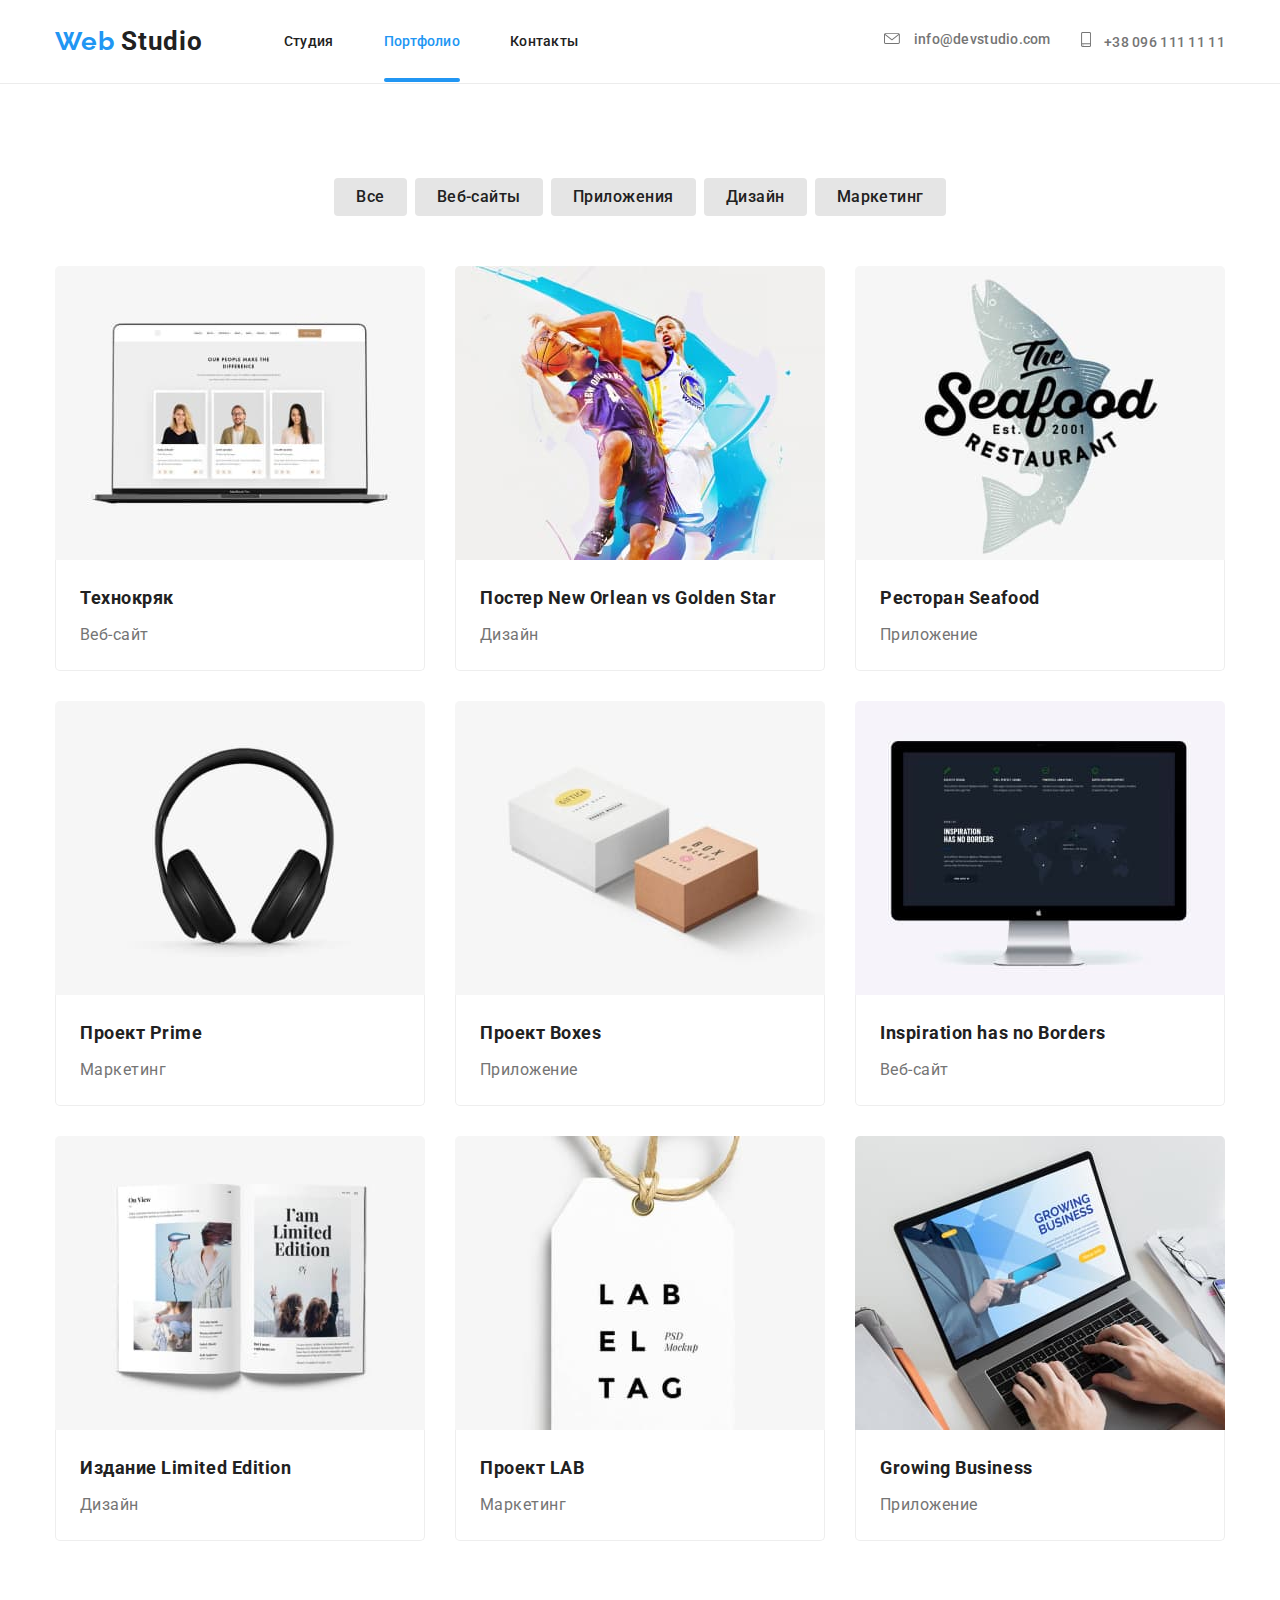
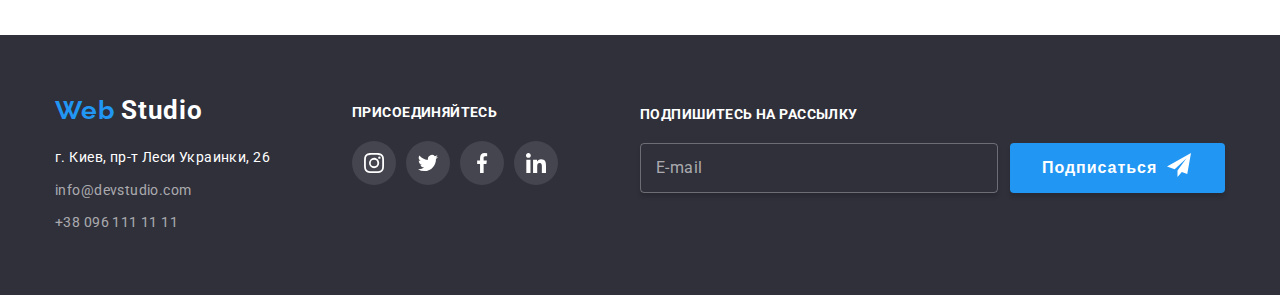
==== commit 7d4114a8: "4" ====
--- a/portfolio.html
+++ b/portfolio.html
@@ -112,9 +112,16 @@
                 <a href="">
                   <div class="card-picture">
                     <img
-                      src="./images/portfolio/img.jpg"
-                      width="370px"
-                      height="294px"
+                      src="./images/portfolio/img-354-1.jpg"
+                      srcset="
+                        ./images/portfolio/img-354-1.jpg 354w,
+                        ./images/portfolio/img-370-1.jpg 370w,
+                        ./images/portfolio/img-450-1.jpg 450w,
+                        ./images/portfolio/img-708-1.jpg 708w,
+                        ./images/portfolio/img-740-1.jpg 740w,
+                        ./images/portfolio/img-900-1.jpg 900w
+                      "
+                      sizes="(min-width:1200px) 370px, (min-width:768px) 354px, 450px"
                       alt="Веб-сайт предпринимателей"
                     />
                     <p class="hover-text-work">
@@ -136,9 +143,16 @@
                 <a href="">
                   <div class="card-picture">
                     <img
-                      src="./images/portfolio/img(1).jpg"
-                      width="370px"
-                      height="294px"
+                      src="./images/portfolio/img-354-2.jpg"
+                      srcset="
+                        ./images/portfolio/img-354-2.jpg 354w,
+                        ./images/portfolio/img-370-2.jpg 370w,
+                        ./images/portfolio/img-450-2.jpg 450w,
+                        ./images/portfolio/img-708-2.jpg 708w,
+                        ./images/portfolio/img-740-2.jpg 740w,
+                        ./images/portfolio/img-900-2.jpg 900w
+                      "
+                      sizes="(min-width:1200px) 370px, (min-width:768px) 354px, 450px"
                       alt="постер с баскетболистами"
                     />
                     <p class="hover-text-work">
@@ -160,9 +174,16 @@
                 <a href="">
                   <div class="card-picture">
                     <img
-                      src="./images/portfolio/img(2).jpg"
-                      width="370px"
-                      height="294px"
+                      src="./images/portfolio/img-354-3.jpg"
+                      srcset="
+                        ./images/portfolio/img-354-3.jpg 354w,
+                        ./images/portfolio/img-370-3.jpg 370w,
+                        ./images/portfolio/img-450-3.jpg 450w,
+                        ./images/portfolio/img-708-3.jpg 708w,
+                        ./images/portfolio/img-740-3.jpg 740w,
+                        ./images/portfolio/img-900-3.jpg 900w
+                      "
+                      sizes="(min-width:1200px) 370px, (min-width:768px) 354px, 450px"
                       alt="иконка приложения рыбного ресторана"
                     />
                     <p class="hover-text-work">
@@ -184,9 +205,16 @@
                 <a href="">
                   <div class="card-picture">
                     <img
-                      src="./images/portfolio/img(3).jpg"
-                      width="370px"
-                      height="294px"
+                      src="./images/portfolio/img-354-4.jpg"
+                      srcset="
+                        ./images/portfolio/img-354-4.jpg 354w,
+                        ./images/portfolio/img-370-4.jpg 370w,
+                        ./images/portfolio/img-450-4.jpg 450w,
+                        ./images/portfolio/img-708-4.jpg 708w,
+                        ./images/portfolio/img-740-4.jpg 740w,
+                        ./images/portfolio/img-900-4.jpg 900w
+                      "
+                      sizes="(min-width:1200px) 370px, (min-width:768px) 354px, 450px"
                       alt="наушники"
                     />
                     <p class="hover-text-work">
@@ -208,9 +236,16 @@
                 <a href="">
                   <div class="card-picture">
                     <img
-                      src="./images/portfolio/img(4).jpg"
-                      width="370px"
-                      height="294px"
+                      src="./images/portfolio/img-354-5.jpg"
+                      srcset="
+                        ./images/portfolio/img-354-5.jpg 354w,
+                        ./images/portfolio/img-370-5.jpg 370w,
+                        ./images/portfolio/img-450-5.jpg 450w,
+                        ./images/portfolio/img-708-5.jpg 708w,
+                        ./images/portfolio/img-740-5.jpg 740w,
+                        ./images/portfolio/img-900-5.jpg 900w
+                      "
+                      sizes="(min-width:1200px) 370px, (min-width:768px) 354px, 450px"
                       alt="иконка приложения для boxes"
                     />
                     <p class="hover-text-work">
@@ -232,9 +267,16 @@
                 <a href="">
                   <div class="card-picture">
                     <img
-                      src="./images/portfolio/img(5).jpg"
-                      width="370px"
-                      height="294px"
+                      src="./images/portfolio/img-354-6.jpg"
+                      srcset="
+                        ./images/portfolio/img-354-6.jpg 354w,
+                        ./images/portfolio/img-370-6.jpg 370w,
+                        ./images/portfolio/img-450-6.jpg 450w,
+                        ./images/portfolio/img-708-6.jpg 708w,
+                        ./images/portfolio/img-740-6.jpg 740w,
+                        ./images/portfolio/img-900-6.jpg 900w
+                      "
+                      sizes="(min-width:1200px) 370px, (min-width:768px) 354px, 450px"
                       alt="Веб-сайт туроператора"
                     />
                     <p class="hover-text-work">
@@ -256,9 +298,16 @@
                 <a href="">
                   <div class="card-picture">
                     <img
-                      src="./images/portfolio/img(6).jpg"
-                      width="370px"
-                      height="294px"
+                      src="./images/portfolio/img-354-7.jpg"
+                      srcset="
+                        ./images/portfolio/img-354-7.jpg 354w,
+                        ./images/portfolio/img-370-7.jpg 370w,
+                        ./images/portfolio/img-450-7.jpg 450w,
+                        ./images/portfolio/img-708-7.jpg 708w,
+                        ./images/portfolio/img-740-7.jpg 740w,
+                        ./images/portfolio/img-900-7.jpg 900w
+                      "
+                      sizes="(min-width:1200px) 370px, (min-width:768px) 354px, 450px"
                       alt="модный журнал"
                     />
                     <p class="hover-text-work">
@@ -280,9 +329,16 @@
                 <a href="">
                   <div class="card-picture">
                     <img
-                      src="./images/portfolio/img(7).jpg"
-                      width="370px"
-                      height="294px"
+                      src="./images/portfolio/img-354-8.jpg"
+                      srcset="
+                        ./images/portfolio/img-354-8.jpg 354w,
+                        ./images/portfolio/img-370-8.jpg 370w,
+                        ./images/portfolio/img-450-8.jpg 450w,
+                        ./images/portfolio/img-708-8.jpg 708w,
+                        ./images/portfolio/img-740-8.jpg 740w,
+                        ./images/portfolio/img-900-8.jpg 900w
+                      "
+                      sizes="(min-width:1200px) 370px, (min-width:768px) 354px, 450px"
                       alt="логотип бренда"
                     />
                     <p class="hover-text-work">
@@ -304,9 +360,16 @@
                 <a href="">
                   <div class="card-picture">
                     <img
-                      src="./images/portfolio/img(8).jpg"
-                      width="370px"
-                      height="294px"
+                      src="./images/portfolio/img-354-9.jpg"
+                      srcset="
+                        ./images/portfolio/img-354-9.jpg 354w,
+                        ./images/portfolio/img-370-9.jpg 370w,
+                        ./images/portfolio/img-450-9.jpg 450w,
+                        ./images/portfolio/img-708-9.jpg 708w,
+                        ./images/portfolio/img-740-9.jpg 740w,
+                        ./images/portfolio/img-900-9.jpg 900w
+                      "
+                      sizes="(min-width:1200px) 370px, (min-width:768px) 354px, 450px"
                       alt="приложение для компьютеров"
                     />
                     <p class="hover-text-work">
--- a/css/portfolio.min.css
+++ b/css/portfolio.min.css
@@ -1,2 +1,2 @@
-html{-webkit-box-sizing:border-box;box-sizing:border-box}*,*::before,*::after{-webkit-box-sizing:inherit;box-sizing:inherit}body{background-color:#fff;color:#757575;font-family:Roboto, sans-serif;font-style:normal;font-size:14px;line-height:1.14;letter-spacing:0.03em;margin:0px}a{text-decoration:none}h1,h2,h3,h4,h5,h6,p{margin-top:0px;margin-bottom:0px}img{display:block;max-width:100%;height:auto;z-index:10}.visualli-hidden{position:absolute;width:1px;height:1px;margin:-1px;padding:0px;border:0px;clip:rect(0 0 0 0);overflow:hidden}.list{list-style:none;margin-top:0px;margin-bottom:0px;padding-left:0px}.container{padding-left:15px;padding-right:15px;margin-left:auto;margin-right:auto}@media screen and (min-width: 480px){.container{width:480px}}@media screen and (min-width: 768px){.container{width:768px}}@media screen and (min-width: 1230px){.container{width:1230px}}.section-title{font-family:Roboto;font-style:normal;font-weight:700;font-size:28px;line-height:1.18;text-align:start;letter-spacing:.03em;color:#212121;text-align:center}@media screen and (min-width: 1230px){.section-title{font-family:Roboto;font-style:normal;font-weight:700;font-size:36px;line-height:1.17;text-align:start;letter-spacing:.03em;text-align:center}}.section{padding-top:60px;padding-bottom:60px}@media screen and (min-width: 1230px){.section{padding-top:94px;padding-bottom:94px}}.button{display:inline-block;text-align:center;background-color:#e5e5e5;color:#757575}.button.primary{background-color:#2196f3;color:#fff;font-weight:700;font-size:16px;line-height:1.87;letter-spacing:0.06em;padding:10px 32px;border:0px;border-radius:4px;width:205px;height:50px}.header{position:relative;background-color:#fff}@media screen and (max-width: 767px){.header{height:60px}}.main-header{display:-webkit-box;display:-ms-flexbox;display:flex}@media screen and (min-width: 768px){.main-header{-webkit-box-align:center;-ms-flex-align:center;align-items:center}}.menu-container{width:100%}@media screen and (max-width: 767px){.menu-container{display:none;position:absolute;top:100%;left:0;padding-top:60px;padding-bottom:60px;text-align:center;background-color:#fff;z-index:11;border-top:1px solid #ececec;-webkit-box-shadow:0px 1px 3px rgba(0,0,0,0.16),0px 2px 4px rgba(0,0,0,0.08),0px 4px 8px rgba(0,0,0,0.04);box-shadow:0px 1px 3px rgba(0,0,0,0.16),0px 2px 4px rgba(0,0,0,0.08),0px 4px 8px rgba(0,0,0,0.04)}.menu-container.is-open{display:block}}@media screen and (min-width: 768px){.menu-container{display:-webkit-box;display:-ms-flexbox;display:flex;width:516px}}@media screen and (min-width: 1230px){.menu-container{width:971px}}.logo{display:block;color:#212121;font-family:Roboto;font-style:normal;font-weight:700;font-size:24px;line-height:1.17;text-align:start;letter-spacing:.03em;font-family:Raleway, sans-serif}@media screen and (max-width: 767px){.logo{margin-top:16px;margin-bottom:16px}}@media screen and (min-width: 768px){.logo{margin-right:81px}}@media screen and (min-width: 1230px){.logo{font-family:Roboto;font-style:normal;font-weight:700;font-size:26px;line-height:1.19;text-align:start;letter-spacing:.03em}}.logo-web{color:#2196f3;font-family:Raleway, sans-serif}.menu-button{display:-webkit-inline-box;display:-ms-inline-flexbox;display:inline-flex;margin:0;margin-left:auto;margin-top:10px;margin-bottom:10px;padding:0;height:40px;border:none;background-color:transparent}.menu-button:focus,.menu-button:hover{fill:#2196f3}@media screen and (min-width: 768px){.menu-button{display:none}}.menu-button .icon-close-menu{display:none}.menu-button.is-open .icon-close-menu{display:block}.menu-button.is-open .icon-menu{display:none}.nav .link{position:relative;display:inline-block;color:#212121;font-family:Roboto;font-style:normal;font-weight:500;font-size:18px;line-height:1.17;text-align:start;letter-spacing:.02em;-webkit-transition:250ms cubic-bezier(0.4, 0, 0.2, 1);transition:250ms cubic-bezier(0.4, 0, 0.2, 1)}.nav .link:hover,.nav .link:focus{color:#2196f3;-webkit-transition:250ms cubic-bezier(0.4, 0, 0.2, 1);transition:250ms cubic-bezier(0.4, 0, 0.2, 1)}@media screen and (min-width: 768px){.nav .link{font-family:Roboto;font-style:normal;font-weight:500;font-size:14px;line-height:1.14;text-align:start;letter-spacing:.02em}}@media screen and (max-width: 767px){.menu-nav{margin-bottom:60px;margin-left:auto;margin-right:auto}}@media screen and (max-width: 767px){.menu-nav .item:not(:last-child){margin-bottom:40px}}.contact-link{display:inline-block;-webkit-box-align:center;-ms-flex-align:center;align-items:center;font-family:Roboto;font-style:normal;font-weight:500;font-size:18px;line-height:1.17;text-align:start;letter-spacing:.02em;text-decoration:none;color:#757575;-webkit-transition:color 250ms cubic-bezier(0.4, 0, 0.2, 1);transition:color 250ms cubic-bezier(0.4, 0, 0.2, 1)}.contact-link:hover,.contact-link:focus{color:#2196f3;-webkit-transition:250ms cubic-bezier(0.4, 0, 0.2, 1);transition:250ms cubic-bezier(0.4, 0, 0.2, 1)}@media screen and (min-width: 768px) and (max-width: 1229px){.contact-link{font-family:Roboto;font-style:normal;font-weight:500;font-size:12px;line-height:1.17;text-align:start;letter-spacing:.02em;padding-top:5px;padding-bottom:5px}}@media screen and (min-width: 768px){.contact-link{font-family:Roboto;font-style:normal;font-weight:500;font-size:14px;line-height:1.14;text-align:start;letter-spacing:.02em}}.icon-envelope{width:16px;height:11.2px;margin-right:10px;fill:currentColor}@media screen and (min-width: 768px) and (max-width: 1229px){.icon-envelope{margin-right:8px}}.icon-smartphone{width:10px;height:15px;margin-right:10px;fill:currentColor}@media screen and (min-width: 768px) and (max-width: 1229px){.icon-smartphone{margin-right:8px}}@media screen and (min-width: 768px){.contact{margin-right:0px;margin-left:auto;margin-top:auto;margin-bottom:auto}}@media screen and (min-width: 768px){.nav .header-ul{display:-webkit-box;display:-ms-flexbox;display:flex;margin-left:auto;margin-right:auto}}@media screen and (min-width: 768px){.header-ul .item:not(:last-child){margin-right:50px}}@media screen and (min-width: 1230px){.header-ul{display:-webkit-box;display:-ms-flexbox;display:flex}}@media screen and (min-width: 768px){.header-ul .link{position:relative;display:block;padding-top:32px;padding-bottom:32px;color:#212121;-webkit-transition:250ms cubic-bezier(0.4, 0, 0.2, 1);transition:250ms cubic-bezier(0.4, 0, 0.2, 1)}.header-ul .link:hover::after{opacity:1;-webkit-transform:scaleX(1);transform:scaleX(1);-webkit-transition:250ms cubic-bezier(0.4, 0, 0.2, 1);transition:250ms cubic-bezier(0.4, 0, 0.2, 1)}.header-ul .link::after{position:absolute;display:block;content:"";width:100%;height:4px;border-radius:2px;bottom:0px;background-color:#2196f3;opacity:0;-webkit-transform:scaleX(0);transform:scaleX(0);-webkit-transition:250ms cubic-bezier(0.4, 0, 0.2, 1);transition:250ms cubic-bezier(0.4, 0, 0.2, 1)}}@media screen and (min-width: 768px) and (min-width: 1230px){.header-ul .link::after{bottom:-1px}}@media screen and (min-width: 1230px){.header-ul .contact-link{display:block;padding-top:32px;padding-bottom:32px;-webkit-transition:250ms cubic-bezier(0.4, 0, 0.2, 1);transition:250ms cubic-bezier(0.4, 0, 0.2, 1)}}@media screen and (max-width: 767px){.contact .item:not(:last-child){margin-bottom:16px}}@media screen and (min-width: 768px){.contact .item:not(:last-child){margin-bottom:0px;margin-right:0px}}@media screen and (min-width: 1230px){.contact .item:not(:last-child){margin-right:30px}}.active{position:absolute;bottom:0px;width:100%;height:4px;border-radius:2px;background-color:#2196f3}@media screen and (min-width: 1230px){.active{bottom:-1px}}.link.active-link{color:#2196f3;-webkit-transition:250ms cubic-bezier(0.4, 0, 0.2, 1);transition:250ms cubic-bezier(0.4, 0, 0.2, 1)}@media screen and (max-width: 767px){.link.active-link{padding-bottom:12px}}.footer{background-color:#2f303a}.footer-container{padding-top:60px;padding-bottom:60px}@media screen and (max-width: 1229px){.footer-container{-webkit-box-align:center;-ms-flex-align:center;align-items:center;text-align:center}}@media screen and (min-width: 1230px){.footer-container{display:-webkit-box;display:-ms-flexbox;display:flex;-webkit-box-align:baseline;-ms-flex-align:baseline;align-items:baseline;-webkit-box-pack:justify;-ms-flex-pack:justify;justify-content:space-between}}.logo-footer{display:inline-block;color:#fff;font-family:Roboto;font-style:normal;font-weight:700;font-size:24px;line-height:1.17;text-align:start;letter-spacing:.03em;margin-bottom:20px;font-family:Raleway, sans-serif}@media screen and (min-width: 1230px){.logo-footer{font-family:Roboto;font-style:normal;font-weight:700;font-size:26px;line-height:1.19;text-align:start;letter-spacing:.03em}}.address{color:#fff;font-family:Roboto;font-style:normal;font-weight:400;font-size:14px;line-height:1.71;text-align:center;letter-spacing:.03em}@media screen and (max-width: 1229px){.address{margin-bottom:60px}}@media screen and (min-width: 1230px){.address{display:-webkit-box;display:-ms-flexbox;display:flex;-webkit-box-orient:vertical;-webkit-box-direction:normal;-ms-flex-direction:column;flex-direction:column}}.address-text{margin-bottom:8px}@media screen and (min-width: 1230px){.address-text{margin-bottom:9px}}.address-link{display:block;color:rgba(255,255,255,0.6)}.address-link:not(:last-child){margin-bottom:8px}@media screen and (min-width: 1230px){.address-link:not(:last-child){margin-bottom:9px}}@media screen and (min-width: 1230px){.address-link{display:-webkit-inline-box;display:-ms-inline-flexbox;display:inline-flex}}.footer-div .b{margin-top:10px}.b{display:block;color:#fff;font-weight:700;text-transform:uppercase;margin-bottom:20px}.footer__social-networks{display:-webkit-box;display:-ms-flexbox;display:flex;width:206px;margin-left:auto;margin-right:auto}@media screen and (max-width: 1229px){.footer__social-networks{margin-bottom:60px}}.footer__social-networks .element:not(:last-child){margin-right:10px}.footer__social-networks .link{display:-webkit-inline-box;display:-ms-inline-flexbox;display:inline-flex;width:44px;height:44px;background:rgba(255,255,255,0.1);border-radius:50%;background-repeat:no-repeat;background-position:center;background-size:20px;fill:#fff;-webkit-transition:250ms cubic-bezier(0.4, 0, 0.2, 1);transition:250ms cubic-bezier(0.4, 0, 0.2, 1)}.footer__social-networks .link:hover,.footer__social-networks .link:focus{background-color:#2196f3;-webkit-transition:250ms cubic-bezier(0.4, 0, 0.2, 1);transition:250ms cubic-bezier(0.4, 0, 0.2, 1)}#icon-instagram,#icon-twitter,#icon-facebook,#icon-linkedin,#icon-logo-1{fill:currentColor}.footer-mail{width:100%;height:50px;opacity:1;border:1px solid rgba(255,255,255,0.3);-webkit-box-sizing:border-box;box-sizing:border-box;-webkit-box-shadow:0px 4px 4px rgba(0,0,0,0.15);box-shadow:0px 4px 4px rgba(0,0,0,0.15);border-radius:4px;color:rgba(255,255,255,0.6);background-color:transparent}@media screen and (min-width: 480px){.footer-mail{width:450px}}@media screen and (max-width: 1229px){.footer-mail{margin-bottom:20px}}@media screen and (min-width: 1230px){.footer-mail{width:358px;padding-left:16px}}.footer .field{position:relative;display:block;margin-top:0px;width:450px;margin-right:auto;margin-left:auto}@media screen and (max-width: 479px){.footer .field{width:100%}}@media screen and (min-width: 1230px){.footer .field{width:358px;height:50px;margin-right:12px}}.footer-place{position:absolute;left:16px;top:50%;-webkit-transform:translateY(-50%);transform:translateY(-50%);opacity:1;font-family:Roboto;font-style:normal;font-weight:400;font-size:16px;line-height:1.3;text-align:start;letter-spacing:.03em;color:rgba(255,255,255,0.6)}.footer .button.primary{display:-webkit-box;display:-ms-flexbox;display:flex;width:215px;-webkit-box-shadow:0px 4px 4px rgba(0,0,0,0.15);box-shadow:0px 4px 4px rgba(0,0,0,0.15);margin-left:auto;margin-right:auto}.icon-send{display:inline-block;margin-left:10px;width:24px;height:24px}.field:focus-within>.footer-place,.footer-mail:not(:placeholder-shown)+.footer-place{opacity:0;-webkit-transition:250ms cubic-bezier(0.4, 0, 0.2, 1);transition:250ms cubic-bezier(0.4, 0, 0.2, 1);font-family:Roboto;font-style:normal;font-weight:400;font-size:12px;line-height:1.17;text-align:start;letter-spacing:.03em;color:#2196f3}@media screen and (min-width: 768px){.footer-tablet{display:-webkit-box;display:-ms-flexbox;display:flex}}@media screen and (min-width: 1230px){.footer-tablet{width:100%}}@media screen and (min-width: 768px) and (max-width: 1229px){.footer-div{margin-left:auto;margin-right:auto}}@media screen and (min-width: 1230px){.footer-div:last-child{margin-left:auto;margin-right:auto}}@media screen and (min-width: 1230px){.flex{display:-webkit-box;display:-ms-flexbox;display:flex}}.button.filter-button{color:#212121;background-color:#e5e5e5;font-family:Roboto;font-style:normal;font-weight:500;font-size:16px;line-height:1.62;text-align:start;letter-spacing:.03em;border:0px;padding:6px 22px;border-radius:4px;height:38px;-webkit-transition:250ms cubic-bezier(0.4, 0, 0.2, 1);transition:250ms cubic-bezier(0.4, 0, 0.2, 1)}.button.filter-button:focus,.button.filter-button:hover{background-color:#2196f3;color:#fff;-webkit-transition:250ms cubic-bezier(0.4, 0, 0.2, 1);transition:250ms cubic-bezier(0.4, 0, 0.2, 1);-webkit-box-shadow:0px 2px 2px rgba(0,0,0,0.12),0px 1px 2px rgba(0,0,0,0.08),0px 3px 1px rgba(0,0,0,0.1);box-shadow:0px 2px 2px rgba(0,0,0,0.12),0px 1px 2px rgba(0,0,0,0.08),0px 3px 1px rgba(0,0,0,0.1)}.filter{display:-webkit-box;display:-ms-flexbox;display:flex;-webkit-box-pack:center;-ms-flex-pack:center;justify-content:center;margin-bottom:40px}@media screen and (max-width: 767px){.filter{-ms-flex-wrap:wrap;flex-wrap:wrap;-webkit-box-pack:start;-ms-flex-pack:start;justify-content:start}}@media screen and (min-width: 767px){.filter{margin-bottom:30px}}@media screen and (min-width: 1230px){.filter{margin-bottom:50px}}.filter .element{margin-right:8px;height:38px}@media screen and (max-width: 479px){.filter .element:not(:last-child){margin-bottom:15px}}@media screen and (min-width: 480px) and (max-width: 767px){.filter .element:nth-child(3n){margin-right:0px}.filter .element:nth-child(-n+3){margin-bottom:15px}}.filter .element:nth-last-child(-n+1){margin-right:0px}.portfolio{border-top:1px solid #ececec}.job-title{color:#212121;font-family:Roboto;font-style:normal;font-weight:700;font-size:18px;line-height:2;text-align:start;letter-spacing:.03em}.text-work{color:#757575;font-family:Roboto;font-style:normal;font-weight:400;font-size:16px;line-height:1.87;text-align:start;letter-spacing:.03em;margin-top:4px}.hover-text-work{position:absolute;bottom:0px;-webkit-transform-origin:bottom center;transform-origin:bottom center;-webkit-transform:translate3d(0, 100%, 0);transform:translate3d(0, 100%, 0);width:100%;height:100%;padding:77px 24px;color:#fff;background:rgba(33,150,243,0.9);font-family:Roboto;font-style:normal;font-weight:400;font-size:18px;line-height:1.56;text-align:start;letter-spacing:.03em;-webkit-transition:250ms cubic-bezier(0.4, 0, 0.2, 1);transition:250ms cubic-bezier(0.4, 0, 0.2, 1)}.card:hover .hover-text-work{-webkit-transform:translate3d(0, 0, 0);transform:translate3d(0, 0, 0);-webkit-transition:250ms cubic-bezier(0.4, 0, 0.2, 1);transition:250ms cubic-bezier(0.4, 0, 0.2, 1)}@media screen and (min-width: 768px){.hover-text-work{padding:49px 24px}}@media screen and (min-width: 1230px){.hover-text-work{padding:63px 24px}}.card-picture{position:relative;overflow:hidden}.card-picture img{width:450px;height:294px}@media screen and (min-width: 768px){.card-picture img{width:354px}}@media screen and (min-width: 1230px){.card-picture img{width:370px}}@media screen and (min-width: 768px){.work{display:-webkit-box;display:-ms-flexbox;display:flex;-ms-flex-wrap:wrap;flex-wrap:wrap}}.work .element{margin-top:30px;-webkit-transition:250ms cubic-bezier(0.4, 0, 0.2, 1);transition:250ms cubic-bezier(0.4, 0, 0.2, 1)}.work .element:hover,.work .element:focus{-webkit-box-shadow:1px 4px 6px rgba(0,0,0,0.16),0px 4px 4px rgba(0,0,0,0.06),0px 1px 1px rgba(0,0,0,0.12);box-shadow:1px 4px 6px rgba(0,0,0,0.16),0px 4px 4px rgba(0,0,0,0.06),0px 1px 1px rgba(0,0,0,0.12);-webkit-transition:250ms cubic-bezier(0.4, 0, 0.2, 1);transition:250ms cubic-bezier(0.4, 0, 0.2, 1)}@media screen and (min-width: 480px) and (max-width: 767px){.work .element:nth-child(-n+1){margin-top:0px}}@media screen and (min-width: 768px){.work .element{margin-right:30px}}@media screen and (min-width: 768px) and (max-width: 1229px){.work .element{margin-right:30px}.work .element:nth-child(2n){margin-right:0px}}@media screen and (min-width: 1230px){.work .element:nth-child(3n){margin-right:0px}}@media screen and (min-width: 1230px){.work .element:nth-child(-n+3){margin-top:0px}}.card>a{display:block}.card{border-top-left-radius:5px;border-top-right-radius:5px;overflow:hidden}.card-contens{background:#ffffff;border-right:1px solid #eeeeee;border-left:1px solid #eeeeee;border-bottom:1px solid #eeeeee;padding-top:20px;padding-bottom:20px;padding-right:24px;padding-left:24px;border-bottom-right-radius:5px;border-bottom-left-radius:5px}
+html{-webkit-box-sizing:border-box;box-sizing:border-box}*,*::before,*::after{-webkit-box-sizing:inherit;box-sizing:inherit}body{background-color:#fff;color:#757575;font-family:Roboto, sans-serif;font-style:normal;font-size:14px;line-height:1.14;letter-spacing:0.03em;margin:0px}a{text-decoration:none}h1,h2,h3,h4,h5,h6,p{margin-top:0px;margin-bottom:0px}img{display:block;max-width:100%;height:auto;z-index:10}.visualli-hidden{position:absolute;width:1px;height:1px;margin:-1px;padding:0px;border:0px;clip:rect(0 0 0 0);overflow:hidden}.list{list-style:none;margin-top:0px;margin-bottom:0px;padding-left:0px}.container{padding-left:15px;padding-right:15px;margin-left:auto;margin-right:auto}@media screen and (min-width: 480px){.container{width:480px}}@media screen and (min-width: 768px){.container{width:768px}}@media screen and (min-width: 1200px){.container{width:1200px}}.section-title{font-family:Roboto;font-style:normal;font-weight:700;font-size:28px;line-height:1.18;text-align:start;letter-spacing:.03em;color:#212121;text-align:center}@media screen and (min-width: 1200px){.section-title{font-family:Roboto;font-style:normal;font-weight:700;font-size:36px;line-height:1.17;text-align:start;letter-spacing:.03em;text-align:center}}.section{padding-top:60px;padding-bottom:60px}@media screen and (min-width: 1200px){.section{padding-top:94px;padding-bottom:94px}}.button{display:inline-block;text-align:center;background-color:#e5e5e5;color:#757575}.button.primary{background-color:#2196f3;color:#fff;font-weight:700;font-size:16px;line-height:1.87;letter-spacing:0.06em;padding:10px 32px;border:0px;border-radius:4px;width:205px;height:50px}.header{position:relative;background-color:#fff}@media screen and (max-width: 767px){.header{height:60px}}.main-header{display:-webkit-box;display:-ms-flexbox;display:flex}@media screen and (min-width: 768px){.main-header{-webkit-box-align:center;-ms-flex-align:center;align-items:center}}.menu-container{width:100%}@media screen and (max-width: 767px){.menu-container{display:none;position:absolute;top:100%;left:0;padding-top:60px;padding-bottom:60px;text-align:center;background-color:#fff;z-index:11;border-top:1px solid #ececec;-webkit-box-shadow:0px 1px 3px rgba(0,0,0,0.16),0px 2px 4px rgba(0,0,0,0.08),0px 4px 8px rgba(0,0,0,0.04);box-shadow:0px 1px 3px rgba(0,0,0,0.16),0px 2px 4px rgba(0,0,0,0.08),0px 4px 8px rgba(0,0,0,0.04)}.menu-container.is-open{display:block}}@media screen and (min-width: 768px){.menu-container{display:-webkit-box;display:-ms-flexbox;display:flex;width:516px}}@media screen and (min-width: 1200px){.menu-container{width:941px}}.logo{display:block;color:#212121;font-family:Roboto;font-style:normal;font-weight:700;font-size:24px;line-height:1.17;text-align:start;letter-spacing:.03em;font-family:Raleway, sans-serif}@media screen and (max-width: 767px){.logo{margin-top:16px;margin-bottom:16px}}@media screen and (min-width: 768px){.logo{margin-right:81px}}@media screen and (min-width: 1200px){.logo{font-family:Roboto;font-style:normal;font-weight:700;font-size:26px;line-height:1.19;text-align:start;letter-spacing:.03em}}.logo-web{color:#2196f3;font-family:Raleway, sans-serif}.menu-button{display:-webkit-inline-box;display:-ms-inline-flexbox;display:inline-flex;margin:0;margin-left:auto;margin-top:10px;margin-bottom:10px;padding:0;height:40px;border:none;background-color:transparent}.menu-button:focus,.menu-button:hover{fill:#2196f3}@media screen and (min-width: 768px){.menu-button{display:none}}.menu-button .icon-close-menu{display:none}.menu-button.is-open .icon-close-menu{display:block}.menu-button.is-open .icon-menu{display:none}.nav .link{position:relative;display:inline-block;color:#212121;font-family:Roboto;font-style:normal;font-weight:500;font-size:18px;line-height:1.17;text-align:start;letter-spacing:.02em;-webkit-transition:250ms cubic-bezier(0.4, 0, 0.2, 1);transition:250ms cubic-bezier(0.4, 0, 0.2, 1)}.nav .link:hover,.nav .link:focus{color:#2196f3;-webkit-transition:250ms cubic-bezier(0.4, 0, 0.2, 1);transition:250ms cubic-bezier(0.4, 0, 0.2, 1)}@media screen and (min-width: 768px){.nav .link{font-family:Roboto;font-style:normal;font-weight:500;font-size:14px;line-height:1.14;text-align:start;letter-spacing:.02em}}@media screen and (max-width: 767px){.menu-nav{margin-bottom:60px;margin-left:auto;margin-right:auto}}@media screen and (max-width: 767px){.menu-nav .item:not(:last-child){margin-bottom:40px}}.contact-link{display:inline-block;-webkit-box-align:center;-ms-flex-align:center;align-items:center;font-family:Roboto;font-style:normal;font-weight:500;font-size:18px;line-height:1.17;text-align:start;letter-spacing:.02em;text-decoration:none;color:#757575;-webkit-transition:color 250ms cubic-bezier(0.4, 0, 0.2, 1);transition:color 250ms cubic-bezier(0.4, 0, 0.2, 1)}.contact-link:hover,.contact-link:focus{color:#2196f3;-webkit-transition:250ms cubic-bezier(0.4, 0, 0.2, 1);transition:250ms cubic-bezier(0.4, 0, 0.2, 1)}@media screen and (min-width: 768px) and (max-width: 1199px){.contact-link{font-family:Roboto;font-style:normal;font-weight:500;font-size:12px;line-height:1.17;text-align:start;letter-spacing:.02em;padding-top:5px;padding-bottom:5px}}@media screen and (min-width: 768px){.contact-link{font-family:Roboto;font-style:normal;font-weight:500;font-size:14px;line-height:1.14;text-align:start;letter-spacing:.02em}}.icon-envelope{width:16px;height:11.2px;margin-right:10px;fill:currentColor}@media screen and (min-width: 768px) and (max-width: 1199px){.icon-envelope{margin-right:8px}}.icon-smartphone{width:10px;height:15px;margin-right:10px;fill:currentColor}@media screen and (min-width: 768px) and (max-width: 1199px){.icon-smartphone{margin-right:8px}}@media screen and (min-width: 768px){.contact{margin-right:0px;margin-left:auto;margin-top:auto;margin-bottom:auto}}@media screen and (min-width: 768px){.nav .header-ul{display:-webkit-box;display:-ms-flexbox;display:flex;margin-left:auto;margin-right:auto}}@media screen and (min-width: 768px){.header-ul .item:not(:last-child){margin-right:50px}}@media screen and (min-width: 1200px){.header-ul{display:-webkit-box;display:-ms-flexbox;display:flex}}@media screen and (min-width: 768px){.header-ul .link{position:relative;display:block;padding-top:32px;padding-bottom:32px;color:#212121;-webkit-transition:250ms cubic-bezier(0.4, 0, 0.2, 1);transition:250ms cubic-bezier(0.4, 0, 0.2, 1)}.header-ul .link:hover::after{opacity:1;-webkit-transform:scaleX(1);transform:scaleX(1);-webkit-transition:250ms cubic-bezier(0.4, 0, 0.2, 1);transition:250ms cubic-bezier(0.4, 0, 0.2, 1)}.header-ul .link::after{position:absolute;display:block;content:"";width:100%;height:4px;border-radius:2px;bottom:0px;background-color:#2196f3;opacity:0;-webkit-transform:scaleX(0);transform:scaleX(0);-webkit-transition:250ms cubic-bezier(0.4, 0, 0.2, 1);transition:250ms cubic-bezier(0.4, 0, 0.2, 1)}}@media screen and (min-width: 768px) and (min-width: 1200px){.header-ul .link::after{bottom:-1px}}@media screen and (min-width: 1200px){.header-ul .contact-link{display:block;padding-top:32px;padding-bottom:32px;-webkit-transition:250ms cubic-bezier(0.4, 0, 0.2, 1);transition:250ms cubic-bezier(0.4, 0, 0.2, 1)}}@media screen and (max-width: 767px){.contact .item:not(:last-child){margin-bottom:16px}}@media screen and (min-width: 768px){.contact .item:not(:last-child){margin-bottom:0px;margin-right:0px}}@media screen and (min-width: 1200px){.contact .item:not(:last-child){margin-right:30px}}.active{position:absolute;bottom:0px;width:100%;height:4px;border-radius:2px;background-color:#2196f3}@media screen and (min-width: 1200px){.active{bottom:-1px}}.link.active-link{color:#2196f3;-webkit-transition:250ms cubic-bezier(0.4, 0, 0.2, 1);transition:250ms cubic-bezier(0.4, 0, 0.2, 1)}@media screen and (max-width: 767px){.link.active-link{padding-bottom:12px}}.footer{background-color:#2f303a}.footer-container{padding-top:60px;padding-bottom:60px}@media screen and (max-width: 1199px){.footer-container{-webkit-box-align:center;-ms-flex-align:center;align-items:center;text-align:center}}@media screen and (min-width: 1200px){.footer-container{display:-webkit-box;display:-ms-flexbox;display:flex;-webkit-box-align:baseline;-ms-flex-align:baseline;align-items:baseline;-webkit-box-pack:justify;-ms-flex-pack:justify;justify-content:space-between}}.logo-footer{display:inline-block;color:#fff;font-family:Roboto;font-style:normal;font-weight:700;font-size:24px;line-height:1.17;text-align:start;letter-spacing:.03em;margin-bottom:20px;font-family:Raleway, sans-serif}@media screen and (min-width: 1200px){.logo-footer{font-family:Roboto;font-style:normal;font-weight:700;font-size:26px;line-height:1.19;text-align:start;letter-spacing:.03em}}.address{color:#fff;font-family:Roboto;font-style:normal;font-weight:400;font-size:14px;line-height:1.71;text-align:center;letter-spacing:.03em}@media screen and (max-width: 1199px){.address{margin-bottom:60px}}@media screen and (min-width: 1200px){.address{display:-webkit-box;display:-ms-flexbox;display:flex;-webkit-box-orient:vertical;-webkit-box-direction:normal;-ms-flex-direction:column;flex-direction:column}}.address-text{margin-bottom:8px}@media screen and (min-width: 1200px){.address-text{margin-bottom:9px}}.address-link{display:block;color:rgba(255,255,255,0.6)}.address-link:not(:last-child){margin-bottom:8px}@media screen and (min-width: 1200px){.address-link:not(:last-child){margin-bottom:9px}}@media screen and (min-width: 1200px){.address-link{display:-webkit-inline-box;display:-ms-inline-flexbox;display:inline-flex}}.footer-div .b{margin-top:10px}.b{display:block;color:#fff;font-weight:700;text-transform:uppercase;margin-bottom:20px}.footer__social-networks{display:-webkit-box;display:-ms-flexbox;display:flex;width:206px;margin-left:auto;margin-right:auto}@media screen and (max-width: 1199px){.footer__social-networks{margin-bottom:60px}}.footer__social-networks .element:not(:last-child){margin-right:10px}.footer__social-networks .link{display:-webkit-inline-box;display:-ms-inline-flexbox;display:inline-flex;width:44px;height:44px;background:rgba(255,255,255,0.1);border-radius:50%;background-repeat:no-repeat;background-position:center;background-size:20px;fill:#fff;-webkit-transition:250ms cubic-bezier(0.4, 0, 0.2, 1);transition:250ms cubic-bezier(0.4, 0, 0.2, 1)}.footer__social-networks .link:hover,.footer__social-networks .link:focus{background-color:#2196f3;-webkit-transition:250ms cubic-bezier(0.4, 0, 0.2, 1);transition:250ms cubic-bezier(0.4, 0, 0.2, 1)}#icon-instagram,#icon-twitter,#icon-facebook,#icon-linkedin,#icon-logo-1{fill:currentColor}.footer-mail{width:100%;height:50px;opacity:1;border:1px solid rgba(255,255,255,0.3);-webkit-box-sizing:border-box;box-sizing:border-box;-webkit-box-shadow:0px 4px 4px rgba(0,0,0,0.15);box-shadow:0px 4px 4px rgba(0,0,0,0.15);border-radius:4px;color:rgba(255,255,255,0.6);background-color:transparent}@media screen and (min-width: 480px){.footer-mail{width:450px}}@media screen and (max-width: 1199px){.footer-mail{margin-bottom:20px}}@media screen and (min-width: 1200px){.footer-mail{width:358px;padding-left:16px}}.footer .field{position:relative;display:block;margin-top:0px;width:450px;margin-right:auto;margin-left:auto}@media screen and (max-width: 479px){.footer .field{width:100%}}@media screen and (min-width: 1200px){.footer .field{width:358px;height:50px;margin-right:12px}}.footer-place{position:absolute;left:16px;top:50%;-webkit-transform:translateY(-50%);transform:translateY(-50%);opacity:1;font-family:Roboto;font-style:normal;font-weight:400;font-size:16px;line-height:1.3;text-align:start;letter-spacing:.03em;color:rgba(255,255,255,0.6)}.footer .button.primary{display:-webkit-box;display:-ms-flexbox;display:flex;width:215px;-webkit-box-shadow:0px 4px 4px rgba(0,0,0,0.15);box-shadow:0px 4px 4px rgba(0,0,0,0.15);margin-left:auto;margin-right:auto}.icon-send{display:inline-block;margin-left:10px;width:24px;height:24px}.field:focus-within>.footer-place,.footer-mail:not(:placeholder-shown)+.footer-place{opacity:0;-webkit-transition:250ms cubic-bezier(0.4, 0, 0.2, 1);transition:250ms cubic-bezier(0.4, 0, 0.2, 1);font-family:Roboto;font-style:normal;font-weight:400;font-size:12px;line-height:1.17;text-align:start;letter-spacing:.03em;color:#2196f3}@media screen and (min-width: 768px){.footer-tablet{display:-webkit-box;display:-ms-flexbox;display:flex}}@media screen and (min-width: 1200px){.footer-tablet{width:100%}}@media screen and (min-width: 768px) and (max-width: 1199px){.footer-div{margin-left:auto;margin-right:auto}}@media screen and (min-width: 1200px){.footer-div:last-child{margin-left:auto;margin-right:auto}}@media screen and (min-width: 1200px){.flex{display:-webkit-box;display:-ms-flexbox;display:flex}}.button.filter-button{color:#212121;background-color:#e5e5e5;font-family:Roboto;font-style:normal;font-weight:500;font-size:16px;line-height:1.62;text-align:start;letter-spacing:.03em;border:0px;padding:6px 22px;border-radius:4px;height:38px;-webkit-transition:250ms cubic-bezier(0.4, 0, 0.2, 1);transition:250ms cubic-bezier(0.4, 0, 0.2, 1)}.button.filter-button:focus,.button.filter-button:hover{background-color:#2196f3;color:#fff;-webkit-transition:250ms cubic-bezier(0.4, 0, 0.2, 1);transition:250ms cubic-bezier(0.4, 0, 0.2, 1);-webkit-box-shadow:0px 2px 2px rgba(0,0,0,0.12),0px 1px 2px rgba(0,0,0,0.08),0px 3px 1px rgba(0,0,0,0.1);box-shadow:0px 2px 2px rgba(0,0,0,0.12),0px 1px 2px rgba(0,0,0,0.08),0px 3px 1px rgba(0,0,0,0.1)}.filter{display:-webkit-box;display:-ms-flexbox;display:flex;-webkit-box-pack:center;-ms-flex-pack:center;justify-content:center;margin-bottom:40px}@media screen and (max-width: 767px){.filter{-ms-flex-wrap:wrap;flex-wrap:wrap;-webkit-box-pack:start;-ms-flex-pack:start;justify-content:start}}@media screen and (min-width: 767px){.filter{margin-bottom:30px}}@media screen and (min-width: 1200px){.filter{margin-bottom:50px}}.filter .element{margin-right:8px;height:38px}@media screen and (max-width: 479px){.filter .element:not(:last-child){margin-bottom:15px}}@media screen and (min-width: 480px) and (max-width: 767px){.filter .element:nth-child(3n){margin-right:0px}.filter .element:nth-child(-n+3){margin-bottom:15px}}.filter .element:nth-last-child(-n+1){margin-right:0px}.portfolio{border-top:1px solid #ececec}.job-title{color:#212121;font-family:Roboto;font-style:normal;font-weight:700;font-size:18px;line-height:2;text-align:start;letter-spacing:.03em}.text-work{color:#757575;font-family:Roboto;font-style:normal;font-weight:400;font-size:16px;line-height:1.87;text-align:start;letter-spacing:.03em;margin-top:4px}.hover-text-work{position:absolute;bottom:0px;-webkit-transform-origin:bottom center;transform-origin:bottom center;-webkit-transform:translate3d(0, 100%, 0);transform:translate3d(0, 100%, 0);width:100%;height:100%;padding:77px 24px;color:#fff;background:rgba(33,150,243,0.9);font-family:Roboto;font-style:normal;font-weight:400;font-size:18px;line-height:1.56;text-align:start;letter-spacing:.03em;-webkit-transition:250ms cubic-bezier(0.4, 0, 0.2, 1);transition:250ms cubic-bezier(0.4, 0, 0.2, 1)}.card:hover .hover-text-work{-webkit-transform:translate3d(0, 0, 0);transform:translate3d(0, 0, 0);-webkit-transition:250ms cubic-bezier(0.4, 0, 0.2, 1);transition:250ms cubic-bezier(0.4, 0, 0.2, 1)}@media screen and (min-width: 768px){.hover-text-work{padding:49px 24px}}@media screen and (min-width: 1200px){.hover-text-work{padding:63px 24px}}.card-picture{position:relative;overflow:hidden}.card-picture img{width:450px;height:294px}@media screen and (min-width: 768px){.card-picture img{width:354px}}@media screen and (min-width: 1200px){.card-picture img{width:370px}}@media screen and (min-width: 768px){.work{display:-webkit-box;display:-ms-flexbox;display:flex;-ms-flex-wrap:wrap;flex-wrap:wrap}}.work .element{margin-top:30px;-webkit-transition:250ms cubic-bezier(0.4, 0, 0.2, 1);transition:250ms cubic-bezier(0.4, 0, 0.2, 1)}.work .element:hover,.work .element:focus{-webkit-box-shadow:1px 4px 6px rgba(0,0,0,0.16),0px 4px 4px rgba(0,0,0,0.06),0px 1px 1px rgba(0,0,0,0.12);box-shadow:1px 4px 6px rgba(0,0,0,0.16),0px 4px 4px rgba(0,0,0,0.06),0px 1px 1px rgba(0,0,0,0.12);-webkit-transition:250ms cubic-bezier(0.4, 0, 0.2, 1);transition:250ms cubic-bezier(0.4, 0, 0.2, 1)}@media screen and (min-width: 480px) and (max-width: 767px){.work .element:nth-child(-n+1){margin-top:0px}}@media screen and (min-width: 768px){.work .element{margin-right:30px}}@media screen and (min-width: 768px) and (max-width: 1199px){.work .element{margin-right:30px}.work .element:nth-child(2n){margin-right:0px}}@media screen and (min-width: 1200px){.work .element:nth-child(3n){margin-right:0px}}@media screen and (min-width: 1200px){.work .element:nth-child(-n+3){margin-top:0px}}.card>a{display:block}.card{border-top-left-radius:5px;border-top-right-radius:5px;overflow:hidden}.card-contens{background:#ffffff;border-right:1px solid #eeeeee;border-left:1px solid #eeeeee;border-bottom:1px solid #eeeeee;padding-top:20px;padding-bottom:20px;padding-right:24px;padding-left:24px;border-bottom-right-radius:5px;border-bottom-left-radius:5px}
 /*# sourceMappingURL=portfolio.min.css.map */